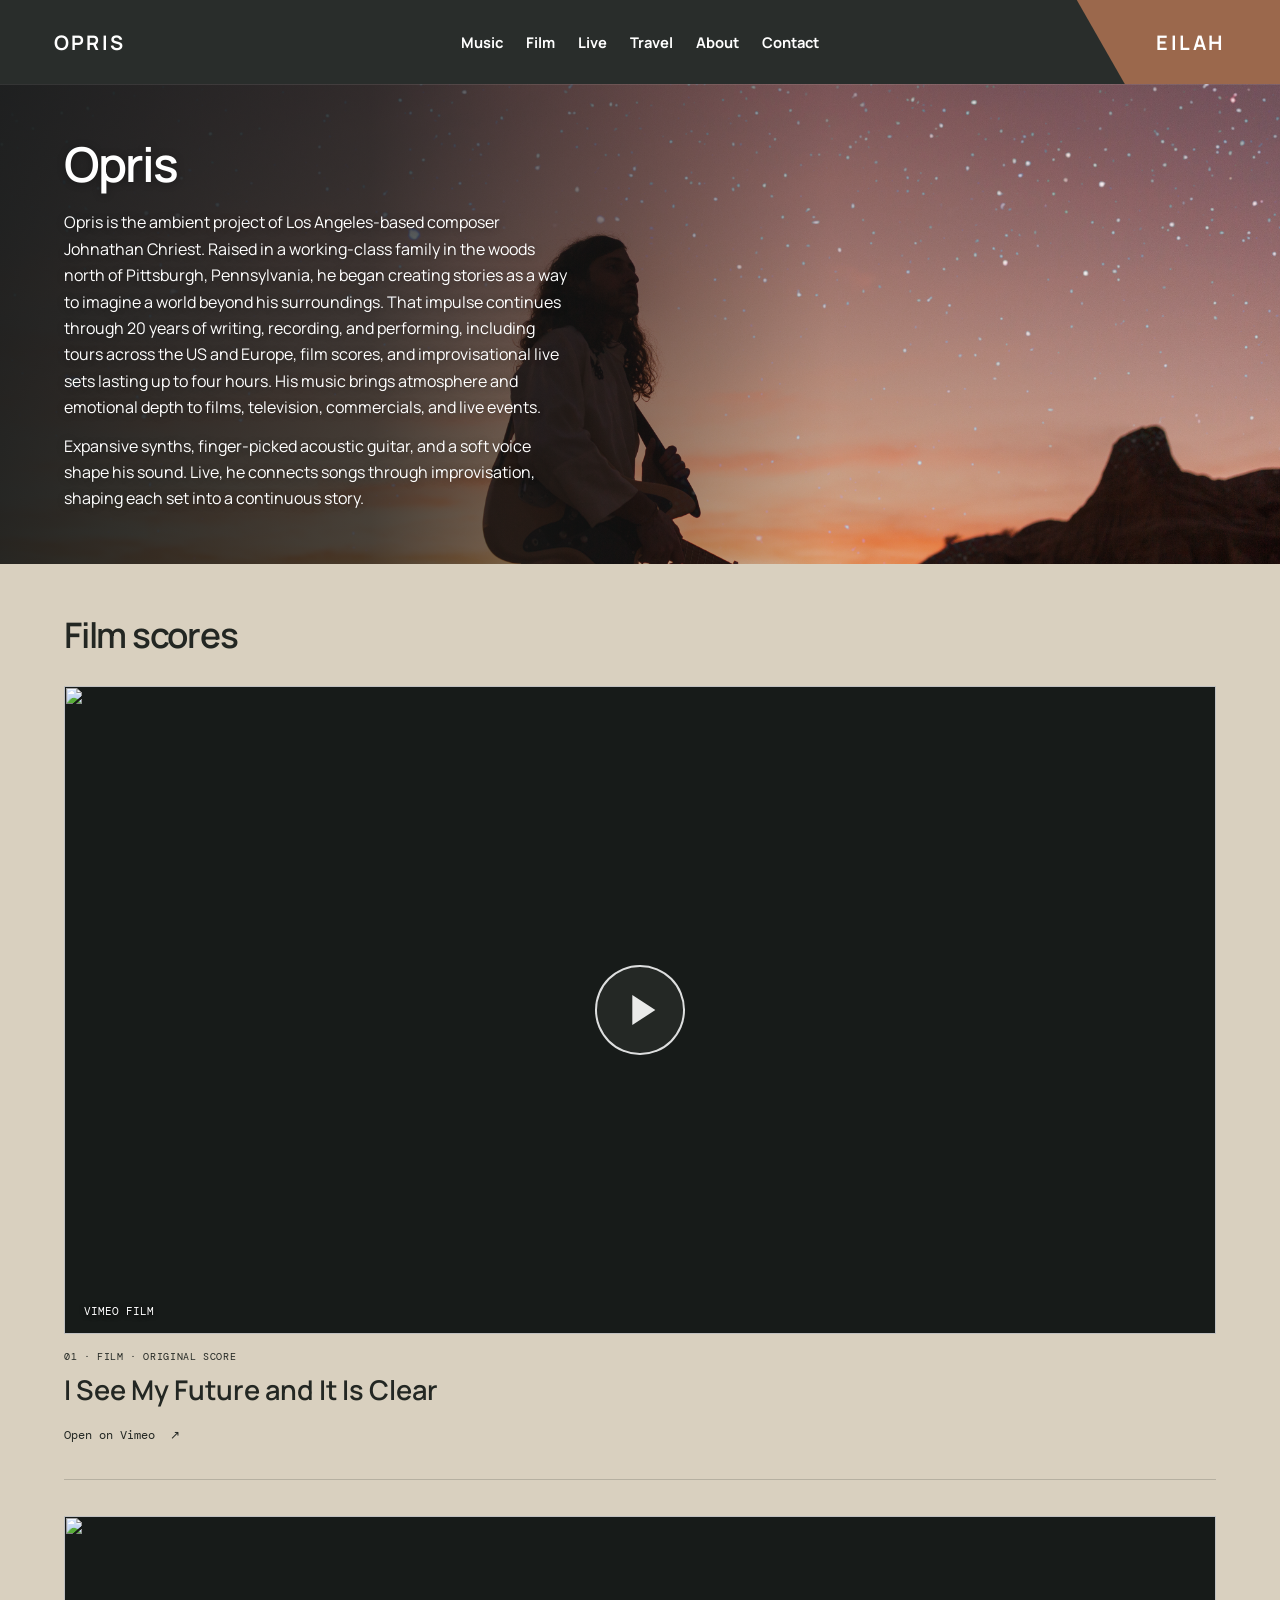
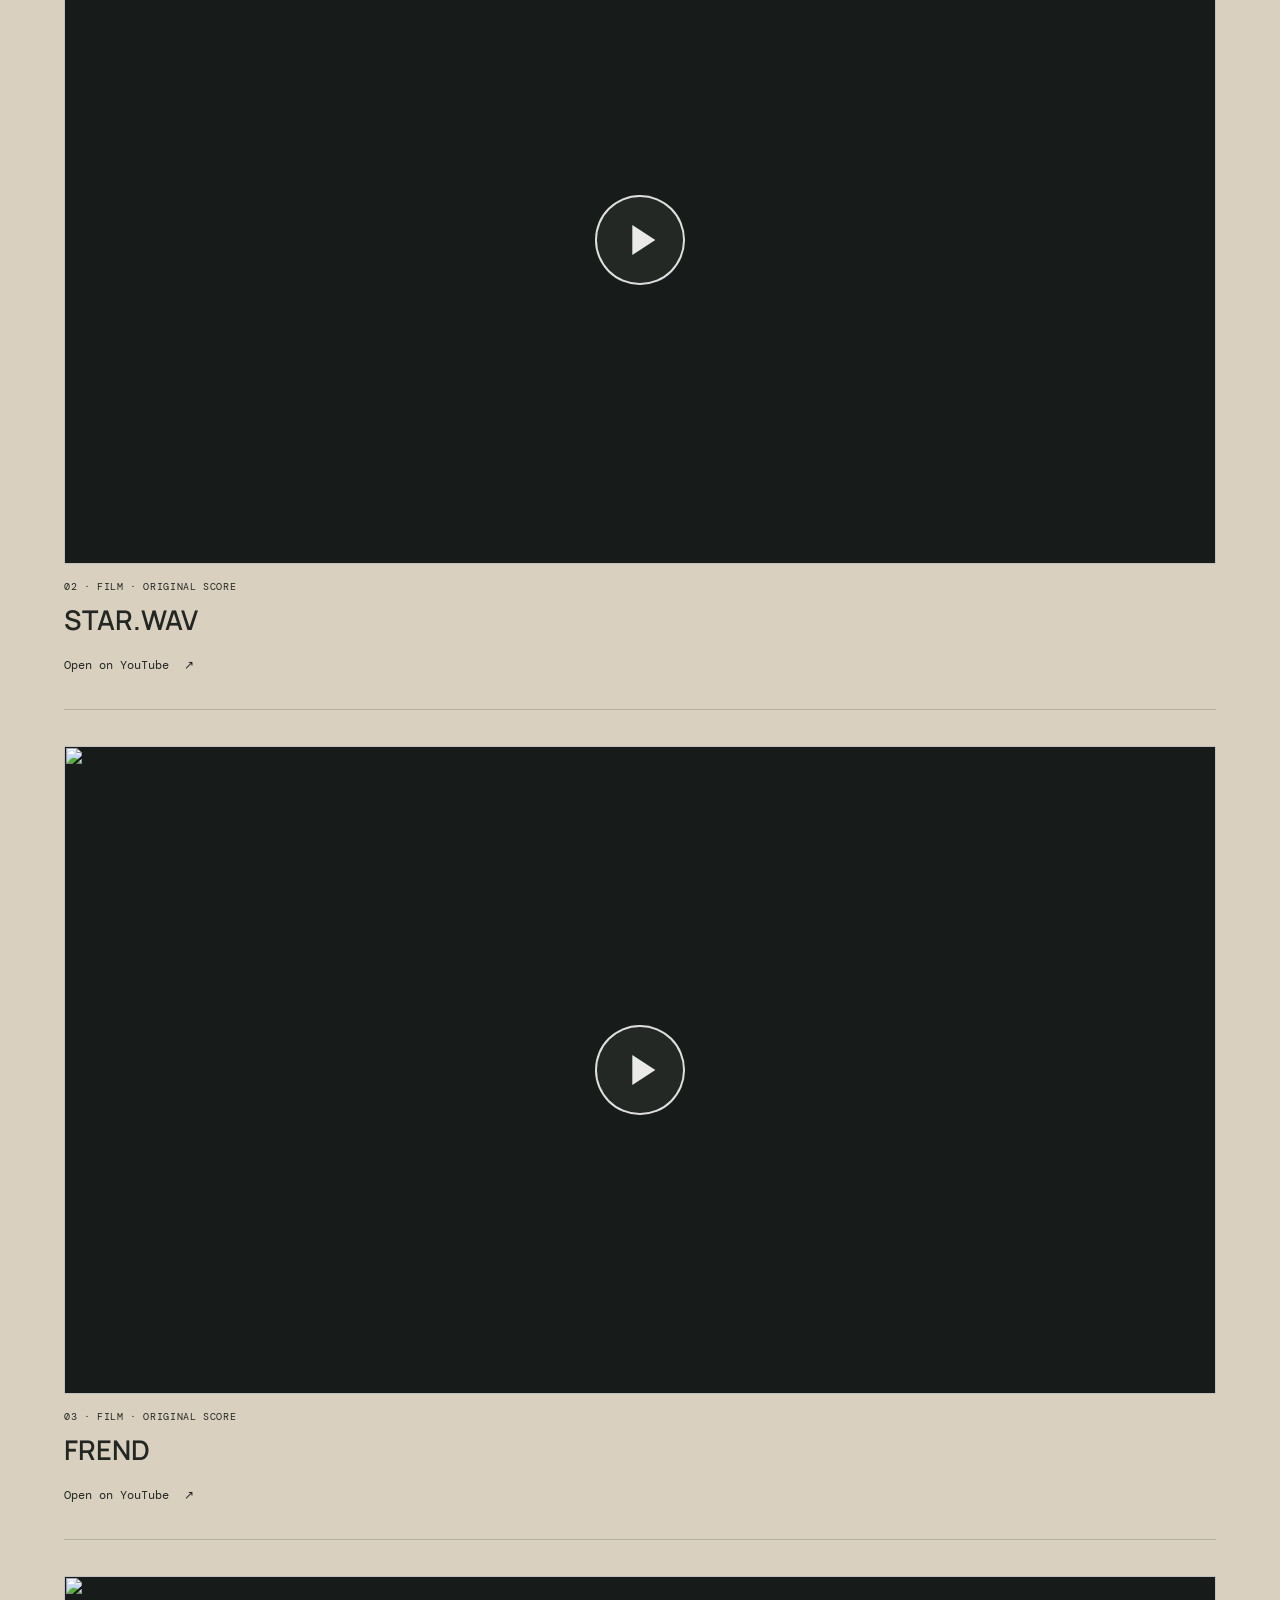
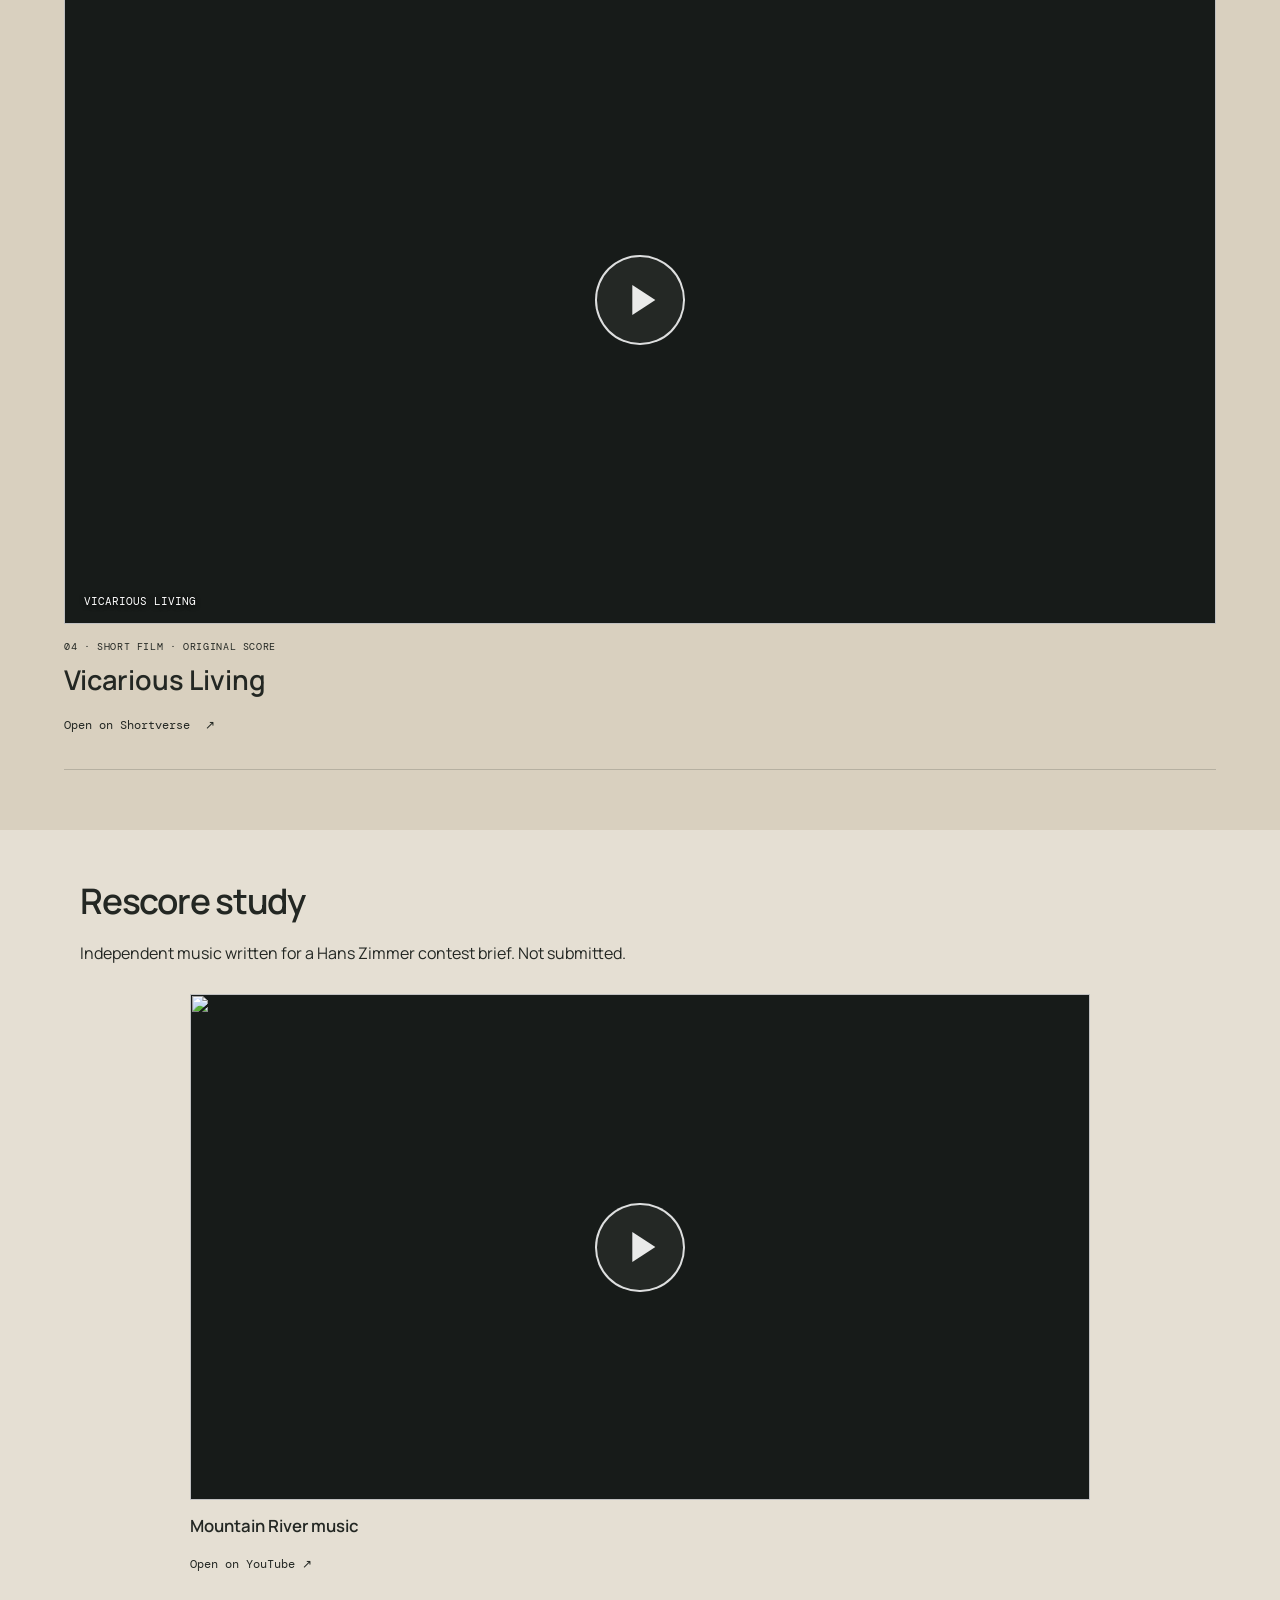
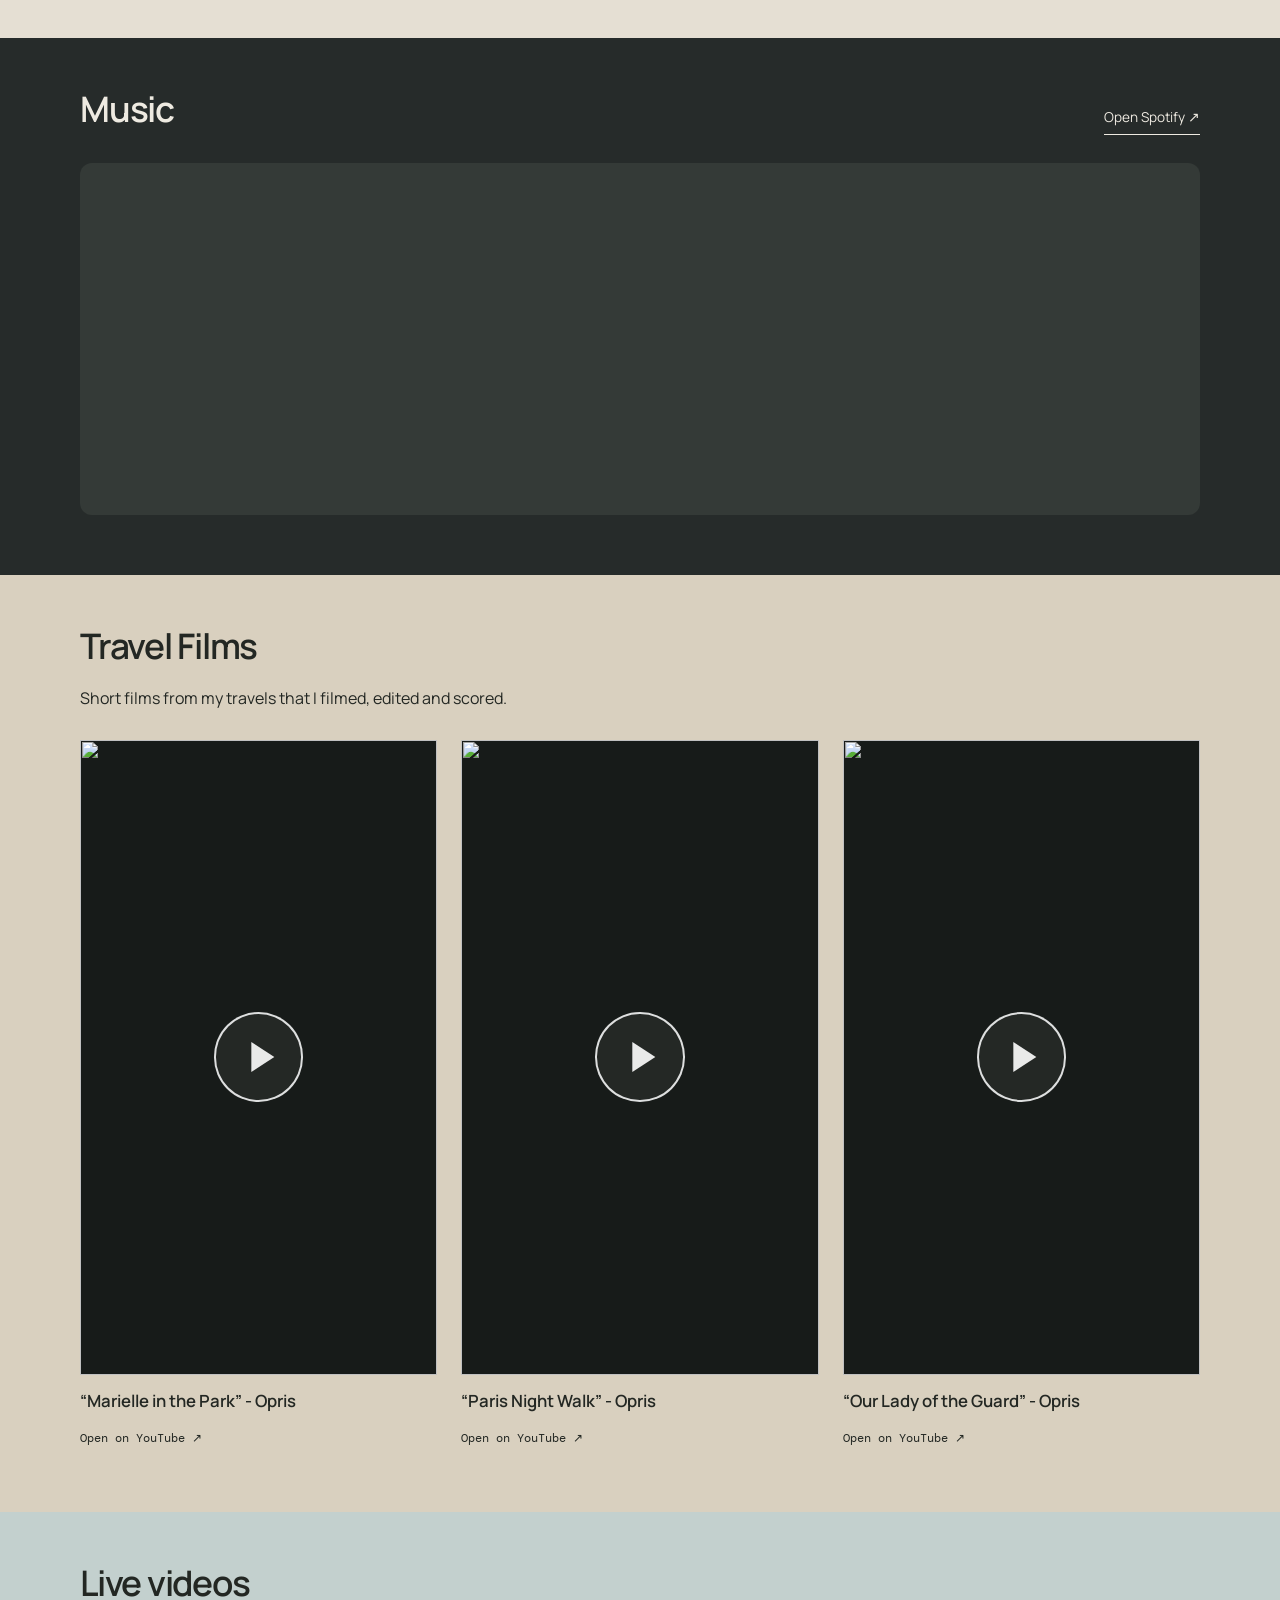
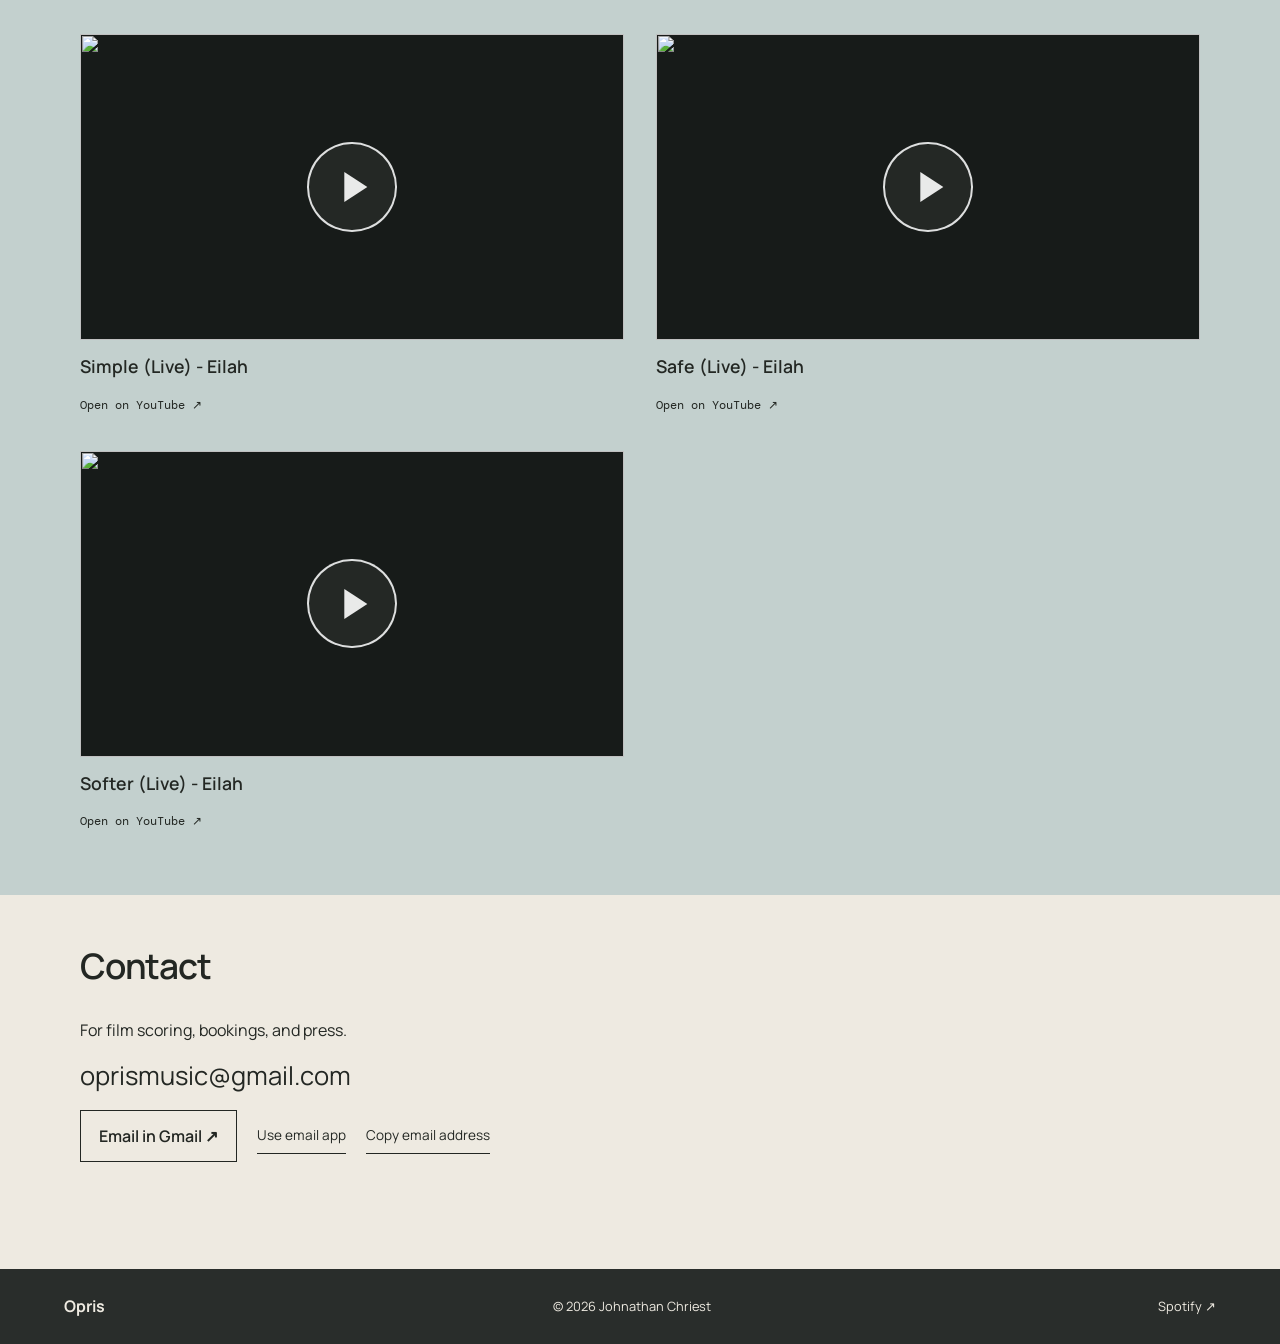
==== music/index.html @ e4e8bdc2 "Move Opris and Eilah page to /music" ====
<!doctype html>
<html lang="en">
<head>
  <meta charset="utf-8">
  <meta name="viewport" content="width=device-width, initial-scale=1">
  <meta name="description" content="Opris — ambient music, film scores, and live performances by Johnathan Chriest.">
  <title>Opris — Johnathan Chriest</title>
  <link rel="canonical" href="https://johnathanchriest.art/music/">
  <link rel="preconnect" href="https://fonts.googleapis.com">
  <link rel="preconnect" href="https://fonts.gstatic.com" crossorigin>
  <link href="https://fonts.googleapis.com/css2?family=DM+Mono:wght@400;500&family=Manrope:wght@400;500;600;700&display=swap" rel="stylesheet">
  <link rel="stylesheet" href="../styles.css?v=20261109-centered-play">
</head>
<body data-project="opris">
  <header class="site-header" data-project="opris">
    <div class="header-color-field" aria-hidden="true"></div>
    <a class="wordmark project-opris" href="#top" aria-label="Switch to Opris project" aria-current="true">Opris</a>
    <nav class="nav" id="primary-nav" aria-label="Primary navigation">
      <a href="#music">Music</a><a href="#film">Film</a><a href="#live">Live</a><a href="#travel">Travel</a><a href="#about">About</a><a href="#contact">Contact</a>
    </nav>
    <button class="project-toggle" type="button" aria-pressed="false" aria-label="Switch to Eilah project">Eilah</button>
  </header>
  <main id="top">
    <section id="about" class="artist-bio" aria-labelledby="artist-name">
      <div class="bio-copy">
        <h1 id="artist-name">Opris</h1>
        <p class="bio-first">Opris is the ambient project of Los Angeles-based composer Johnathan Chriest. Raised in a working-class family in the woods north of Pittsburgh, Pennsylvania, he began creating stories as a way to imagine a world beyond his surroundings. That impulse continues through 20 years of writing, recording, and performing, including tours across the US and Europe, film scores, and improvisational live sets lasting up to four hours. His music brings atmosphere and emotional depth to films, television, commercials, and live events.</p>
        <p class="bio-second">Expansive synths, finger-picked acoustic guitar, and a soft voice shape his sound. Live, he connects songs through improvisation, shaping each set into a continuous story.</p>
      </div>
    </section>
    <section id="film" class="film section-pad"><div class="section-heading"><h2>Film scores</h2></div><div class="film-feature-list"><div class="film-feature film-feature-primary" data-embed="https://player.vimeo.com/video/1231440707?title=0&byline=0&portrait=0"><div class="film-thumb thumb-vimeo"><img class="video-poster" src="https://i.vimeocdn.com/video/2207980674-20c577cc1ee556c44f250d23258832473c677901ae82ab276aa4b56d94c66f06-d_1280?region=us" alt="" loading="lazy"><button class="film-play" type="button" aria-label="Play I See My Future and It Is Clear"><span class="play-icon" aria-hidden="true"></span></button><span class="film-thumb-label">VIMEO FILM</span></div><div class="film-details"><p class="film-type">01 · FILM · ORIGINAL SCORE</p><h3>I See My Future and It Is Clear</h3><a class="film-cta" href="https://vimeo.com/1231440707?fl=pl&fe=sh" target="_blank" rel="noreferrer">Open on Vimeo <b>↗</b></a></div></div><div class="film-feature-pair"><div class="film-feature" data-embed="https://www.youtube-nocookie.com/embed/WNwMTPUcW98?rel=0"><div class="film-thumb thumb-wanw"><img class="video-poster" src="https://i.ytimg.com/vi/WNwMTPUcW98/hqdefault.jpg" alt="" loading="lazy"><button class="film-play" type="button" aria-label="Play STAR.WAV"><span class="play-icon" aria-hidden="true"></span></button></div><div class="film-details"><p class="film-type">02 · FILM · ORIGINAL SCORE</p><h3>STAR.WAV</h3><a class="film-cta" href="https://youtu.be/WNwMTPUcW98?si=aQh4R_j4PR3SCS_H" target="_blank" rel="noreferrer">Open on YouTube <b>↗</b></a></div></div><div class="film-feature" data-embed="https://www.youtube-nocookie.com/embed/7v5jmJdreeE?start=162&rel=0"><div class="film-thumb thumb-jdreee"><img class="video-poster" src="https://i.ytimg.com/vi/7v5jmJdreeE/hqdefault.jpg" alt="" loading="lazy"><button class="film-play" type="button" aria-label="Play FREND"><span class="play-icon" aria-hidden="true"></span></button></div><div class="film-details"><p class="film-type">03 · FILM · ORIGINAL SCORE</p><h3>FREND</h3><a class="film-cta" href="https://www.youtube.com/watch?v=7v5jmJdreeE&t=162s" target="_blank" rel="noreferrer">Open on YouTube <b>↗</b></a></div></div></div><div class="film-feature film-feature-four" data-embed="https://player.vimeo.com/video/900468210?title=0&byline=0&portrait=0"><div class="film-thumb thumb-vicarious thumb-vicarious-repeat"><img class="video-poster" src="https://i.vimeocdn.com/video/1778806111-d38daa31625fc3ee8b5950cf4dbe2f5e0b3c98254c2c8098dc1cfdfd8c0556f3-d?f=webp&region=us" alt="" loading="lazy"><button class="film-play" type="button" aria-label="Play Vicarious Living"><span class="play-icon" aria-hidden="true"></span></button><span class="film-thumb-label">VICARIOUS LIVING</span></div><div class="film-details"><p class="film-type">04 · SHORT FILM · ORIGINAL SCORE</p><h3>Vicarious Living</h3><a class="film-cta" href="https://www.shortverse.com/films/vicarious-living" target="_blank" rel="noreferrer">Open on Shortverse <b>↗</b></a></div></div></div></section>

    <section id="studies" class="studies section-pad" aria-labelledby="studies-heading">
      <div class="section-heading"><h2 id="studies-heading">Rescore study</h2></div>
      <p class="study-intro">Independent music written for a Hans Zimmer contest brief. Not submitted.</p>
      <article class="study-card" data-embed="https://www.youtube-nocookie.com/embed/J-NRIY-5lFU?rel=0">
        <div class="film-thumb"><img class="video-poster" src="https://i.ytimg.com/vi/J-NRIY-5lFU/hqdefault.jpg" alt="" loading="lazy"><button class="film-play" type="button" aria-label="Play Mountain River music — Rescore study"><span class="play-icon" aria-hidden="true"></span></button></div>
        <h3>Mountain River music</h3>
        <a class="film-cta" href="https://youtu.be/J-NRIY-5lFU?si=o0N2KRexu2vvvV9O" target="_blank" rel="noopener noreferrer">Open on YouTube ↗</a>
      </article>
    </section>
    <section id="music" class="music section-pad" aria-labelledby="music-heading">
      <div class="section-heading"><h2 id="music-heading">Music</h2><a class="text-link spotify-link" href="https://open.spotify.com/artist/3zgR5Pvb2DmjoveZ4itMPf?si=4pFPPWz6QU2yM-Jkae7xeA" target="_blank" rel="noopener noreferrer">Open Spotify ↗</a></div>
      <div class="spotify-embed-wrap"><iframe data-testid="embed-iframe" style="border-radius:12px" src="https://open.spotify.com/embed/artist/3zgR5Pvb2DmjoveZ4itMPf?utm_source=generator&si=a6e2afe819eb43ef" width="100%" height="352" frameborder="0" allowfullscreen="" allow="autoplay; clipboard-write; encrypted-media; fullscreen; picture-in-picture" loading="lazy" title="Opris on Spotify"></iframe></div>
    </section>
    <section id="live" class="live section-pad">
      <div class="section-heading"><h2>Live videos</h2></div>
      <div class="live-grid">
        <article class="live-card" data-embed="https://www.youtube-nocookie.com/embed/9aMBIM7cFYE?rel=0">
          <div class="film-thumb"><img class="video-poster" src="https://i.ytimg.com/vi/9aMBIM7cFYE/hqdefault.jpg" alt="" loading="lazy" width="480" height="360"><button class="film-play" type="button" aria-label="Play Simple (Live) - Eilah"><span class="play-icon" aria-hidden="true"></span></button></div>
          <h3>Simple (Live) - Eilah</h3>
          <a class="film-cta" href="https://youtu.be/9aMBIM7cFYE" target="_blank" rel="noopener noreferrer">Open on YouTube ↗</a>
        </article>
        <article class="live-card" data-embed="https://www.youtube-nocookie.com/embed/YSojvnY7kBE?rel=0">
          <div class="film-thumb"><img class="video-poster" src="https://i.ytimg.com/vi/YSojvnY7kBE/hqdefault.jpg" alt="" loading="lazy" width="480" height="360"><button class="film-play" type="button" aria-label="Play Safe (Live) - Eilah"><span class="play-icon" aria-hidden="true"></span></button></div>
          <h3>Safe (Live) - Eilah</h3>
          <a class="film-cta" href="https://youtu.be/YSojvnY7kBE" target="_blank" rel="noopener noreferrer">Open on YouTube ↗</a>
        </article>
        <article class="live-card" data-embed="https://www.youtube-nocookie.com/embed/12U6MV1eUSk?rel=0">
          <div class="film-thumb"><img class="video-poster" src="https://i.ytimg.com/vi/12U6MV1eUSk/hqdefault.jpg" alt="" loading="lazy" width="480" height="360"><button class="film-play" type="button" aria-label="Play Softer (Live) - Eilah"><span class="play-icon" aria-hidden="true"></span></button></div>
          <h3>Softer (Live) - Eilah</h3>
          <a class="film-cta" href="https://youtu.be/12U6MV1eUSk" target="_blank" rel="noopener noreferrer">Open on YouTube ↗</a>
        </article>
      </div>
    </section>
    <section id="travel" class="travel section-pad" aria-labelledby="travel-heading">
      <div class="section-heading"><h2 id="travel-heading">Travel Films</h2></div>
      <p class="travel-intro">Short films from my travels that I filmed, edited and scored.</p>
      <div class="travel-grid">
        <article class="travel-card" data-video-project="opris" data-embed="https://www.youtube-nocookie.com/embed/iUFrvaveCCo?rel=0">
          <div class="film-thumb portrait"><img class="video-poster" src="https://i.ytimg.com/vi/iUFrvaveCCo/hqdefault.jpg" alt="" loading="lazy"><button class="film-play" type="button" aria-label="Play “Marielle in the Park” - Opris"><span class="play-icon" aria-hidden="true"></span></button></div>
          <h3>“Marielle in the Park” - Opris</h3>
          <a class="film-cta" href="https://youtu.be/iUFrvaveCCo" target="_blank" rel="noopener noreferrer">Open on YouTube ↗</a>
        </article>
        <article class="travel-card" data-video-project="opris" data-embed="https://www.youtube-nocookie.com/embed/uYii3aZHj98?rel=0">
          <div class="film-thumb portrait"><img class="video-poster" src="https://i.ytimg.com/vi/uYii3aZHj98/hqdefault.jpg" alt="" loading="lazy"><button class="film-play" type="button" aria-label="Play “Paris Night Walk” - Opris"><span class="play-icon" aria-hidden="true"></span></button></div>
          <h3>“Paris Night Walk” - Opris</h3>
          <a class="film-cta" href="https://youtu.be/uYii3aZHj98" target="_blank" rel="noopener noreferrer">Open on YouTube ↗</a>
        </article>
        <article class="travel-card" data-video-project="opris" data-embed="https://www.youtube-nocookie.com/embed/uTagRFAx-C4?rel=0">
          <div class="film-thumb portrait"><img class="video-poster" src="https://i.ytimg.com/vi/uTagRFAx-C4/hqdefault.jpg" alt="" loading="lazy"><button class="film-play" type="button" aria-label="Play “Our Lady of the Guard” - Opris"><span class="play-icon" aria-hidden="true"></span></button></div>
          <h3>“Our Lady of the Guard” - Opris</h3>
          <a class="film-cta" href="https://youtu.be/uTagRFAx-C4" target="_blank" rel="noopener noreferrer">Open on YouTube ↗</a>
        </article>
        <article class="travel-card" data-video-project="eilah" data-embed="https://www.youtube-nocookie.com/embed/mGkWcD-AVq4?rel=0" hidden>
          <div class="film-thumb portrait"><img class="video-poster" src="https://i.ytimg.com/vi/mGkWcD-AVq4/hqdefault.jpg" alt="" loading="lazy"><button class="film-play" type="button" aria-label="Play Eilah - “Softer” Verse 1"><span class="play-icon" aria-hidden="true"></span></button></div>
          <h3>Eilah - “Softer” Verse 1</h3>
          <a class="film-cta" href="https://youtu.be/mGkWcD-AVq4" target="_blank" rel="noopener noreferrer">Open on YouTube ↗</a>
        </article>
        <article class="travel-card" data-video-project="eilah" data-embed="https://www.youtube-nocookie.com/embed/4aT1IgtYRyo?rel=0" hidden>
          <div class="film-thumb portrait"><img class="video-poster" src="https://i.ytimg.com/vi/4aT1IgtYRyo/hqdefault.jpg" alt="" loading="lazy"><button class="film-play" type="button" aria-label="Play “Simple” - Eilah"><span class="play-icon" aria-hidden="true"></span></button></div>
          <h3>“Simple” - Eilah</h3>
          <a class="film-cta" href="https://youtube.com/shorts/4aT1IgtYRyo" target="_blank" rel="noopener noreferrer">Open on YouTube ↗</a>
        </article>
      </div>
    </section>
    <section id="contact" class="contact section-pad" aria-labelledby="contact-heading">
      <div class="section-heading"><h2 id="contact-heading">Contact</h2></div>
      <p class="contact-context">For film scoring, bookings, and press.</p>
      <p class="contact-address">oprismusic@gmail.com</p>
      <div class="contact-actions">
        <a class="button gmail-compose" href="https://mail.google.com/mail/?view=cm&amp;fs=1&amp;to=oprismusic%40gmail.com&amp;su=Opris%20inquiry" target="_blank" rel="noopener noreferrer">Email in Gmail ↗</a>
        <a class="text-link email-app" href="mailto:oprismusic@gmail.com?subject=Opris%20inquiry">Use email app</a>
        <button class="text-link copy-email" type="button">Copy email address</button>
      </div>
      <p class="copy-status" role="status" aria-live="polite"></p>
    </section>
  </main>
  <footer><a class="footer-artist" href="#top">Opris</a><p>© 2026 Johnathan Chriest</p><a class="footer-spotify" href="https://open.spotify.com/artist/3zgR5Pvb2DmjoveZ4itMPf?si=4pFPPWz6QU2yM-Jkae7xeA" target="_blank" rel="noopener noreferrer">Spotify ↗</a></footer>
  <script src="../script.js?v=20261109-responsive-bio"></script>
</body>
</html>
---- styles.css ----
:root {
  --paper: #eeeae1;
  --ink: #232723;
  --charcoal: #292d2b;
  --warm: #9b684c;
  --line: #23272330;
  --sans: 'Manrope', Arial, sans-serif;
  --mono: 'DM Mono', monospace;
}
* { box-sizing: border-box; }
html { scroll-behavior: smooth; scroll-padding-top: 105px; }
body { margin: 0; background: var(--paper); color: var(--ink); font: 16px/1.65 var(--sans); }
a { color: inherit; text-decoration: none; }
button { font: inherit; cursor: pointer; }
[hidden] { display: none !important; }
.site-header {
  --brand-width: clamp(110px, 14vw, 180px);
  position: fixed; top: 0; left: 0; width: 100%; height: 84px;
  display: grid; grid-template-columns: var(--brand-width) minmax(0, 1fr) var(--brand-width);
  z-index: 20; isolation: isolate; color: white; background: var(--charcoal);
  box-shadow: 0 1px 0 #ffffff18;
}
.header-color-field {
  position: absolute; inset: 0; z-index: -1; background: var(--warm);
  clip-path: polygon(calc(100% - var(--brand-width) - 24px) 0, 100% 0, 100% 100%, calc(100% - var(--brand-width) + 24px) 100%);
  transition: clip-path .6s ease;
}
.site-header[data-project="eilah"] .header-color-field {
  clip-path: polygon(calc(var(--brand-width) + 24px) 0, 100% 0, 100% 100%, var(--brand-width) 100%);
}
.site-header .wordmark, .project-toggle {
  display: flex; align-items: center; justify-content: center; height: 84px;
  border: 0; padding: 0; margin: 0; color: #fff;
  font: 700 clamp(1rem, 1.6vw, 1.25rem) var(--sans); letter-spacing: .12em; text-transform: uppercase;
}
.site-header .wordmark { grid-column: 1; grid-row: 1; background: var(--charcoal); }
.project-toggle { grid-column: 3; grid-row: 1; background: none; }
.nav {
  grid-column: 2; grid-row: 1; display: flex; align-items: center; justify-content: center;
  gap: clamp(8px, 1.8vw, 32px); padding: 0 12px; min-width: 0;
  font-size: clamp(.78rem, 1.15vw, .95rem); font-weight: 700;
}
.nav a { padding: 12px 0; white-space: nowrap; }
.nav a:hover { text-decoration: underline; text-underline-offset: 6px; }
:focus-visible { outline: 2px solid currentColor; outline-offset: 5px; }
main { padding-top: 84px; }
.artist-bio {
  display: flex; align-items: center; min-height: 480px;
  padding: 48px 5vw; color: #fff;
  background-image: linear-gradient(90deg, #171b1bed 0%, #171b1bc7 29%, #171b1b25 65%, transparent 100%), url('assets/IMG_6013-Edit.jpg');
  background-position: center, center 58%; background-size: cover;
}
h1 { font-size: clamp(2rem, 4vw, 3rem); font-weight: 600; letter-spacing: -.04em; line-height: 1.15; margin: 0 0 18px; }
.bio-copy { width: min(44%, 560px); text-shadow: 0 1px 8px #0005; }
.bio-copy p { margin: 0 0 12px; }
.bio-copy p:last-child { margin: 0; }
.section-pad { padding: 48px 5vw 60px; }
.section-heading { display: flex; align-items: baseline; justify-content: space-between; gap: 20px; margin-bottom: 28px; }
h2 { font-size: clamp(1.5rem, 3vw, 2.2rem); font-weight: 600; letter-spacing: -.035em; line-height: 1.3; margin: 0; }
.film { background: #d9d0bf; }
.film .section-heading, .film-feature-list { max-width: 1600px; margin-left: auto; margin-right: auto; }
.film-feature { padding-bottom: 30px; border-bottom: 1px solid var(--line); }
.film-feature-pair { display: grid; grid-template-columns: 1fr; gap: 36px; margin-top: 36px; }
.film-feature-four { margin-top: 36px; }
.film-thumb, .film-embed { position: relative; width: 100%; aspect-ratio: 16/9; overflow: hidden; background: #171b19; }
.video-poster { position: absolute; inset: 0; display: block; width: 100%; height: 100%; object-fit: contain; }
.film-play { position: absolute; inset: 0; width: 100%; height: 100%; border: 0; background: none; color: var(--ink); display: grid; place-items: center; }
.play-icon {
  position: relative; display: block;
  width: clamp(72px, 7vw, 104px); height: clamp(72px, 7vw, 104px);
  border: 2px solid rgba(255, 255, 255, .85); border-radius: 50%;
  background: rgba(41, 45, 43, .74);
  /* Draw the symbol so phones cannot substitute a colored emoji. */
  font-size: 0; color: transparent;
  transition: transform .2s, background-color .2s;
}
.play-icon::before {
  content: ''; position: absolute; top: 50%; left: 50%;
  display: block; width: 0; height: 0;
  transform: translate(-33.333%, -50%);
  border-top: 15px solid transparent; border-bottom: 15px solid transparent;
  border-left: 23px solid rgba(255, 255, 255, .9);
}
.film-play:hover .play-icon { transform: scale(1.08); }
.film-play:hover .play-icon { background-color: rgba(41, 45, 43, .9); }
.film-play:focus-visible { outline-offset: -5px; outline-color: white; }
.film-thumb-label { position: absolute; left: 20px; bottom: 16px; color: white; font: .7rem var(--mono); pointer-events: none; text-shadow: 0 1px 5px #000; }
.film-embed iframe { position: absolute; inset: 0; width: 100%; height: 100%; border: 0; }
.film-details { padding-top: 16px; }
.film-type { font: .65rem var(--mono); letter-spacing: .06em; margin: 0 0 8px; }
h3 { font-size: clamp(1.05rem, 2.5vw, 1.7rem); line-height: 1.4; font-weight: 600; margin: 0; }
.film-cta { display: inline-block; font: .75rem var(--mono); margin-top: 12px; padding: 6px 0; }
.film-cta:hover { text-decoration: underline; }
.film-cta b { margin-left: 8px; font-weight: 400; }
.music { background: #262b2a; color: var(--paper); }
.music > *, .live > *, .contact > * { max-width: 1120px; margin-left: auto; margin-right: auto; }
.spotify-embed-wrap { border-radius: 12px; overflow: hidden; background: #343a37; }
.spotify-embed-wrap iframe { display: block; width: 100%; border: 0; }
.live { background: #c3d0ce; }
.live-grid { display: grid; grid-template-columns: repeat(2, minmax(0, 1fr)); gap: 32px; }
.live-card h3 { font-size: 1.1rem; margin-top: 14px; }
.travel { background: #d9d0bf; }
.travel > *, .studies > * { max-width: 1120px; margin-left: auto; margin-right: auto; }
.travel-intro, .study-intro { margin-top: -12px; margin-bottom: 28px; }
.travel-grid { display: grid; grid-template-columns: repeat(3, minmax(0, 1fr)); gap: 24px; }
.travel-card h3, .study-card h3 { font-size: 1.05rem; margin-top: 14px; }
.film-thumb.portrait, .film-embed.portrait { aspect-ratio: 9/16; }
.travel-card .video-poster { object-fit: cover; }
.studies { background: #e5dfd3; }
.study-card { max-width: 900px; }
body[data-project="eilah"] .studies { display: none; }
body[data-project="eilah"] .travel-grid { grid-template-columns: repeat(2, minmax(0, 1fr)); max-width: 720px; }
.contact { background: var(--paper); }
.contact p { margin-top: 0; margin-bottom: 12px; }
.contact-address { font-size: clamp(1.1rem, 4vw, 1.6rem); overflow-wrap: anywhere; }
.contact-actions { display: flex; align-items: center; flex-wrap: wrap; gap: 20px; }
.button { display: inline-flex; align-items: center; border: 1px solid currentColor; padding: 12px 18px; font-weight: 600; }
.button:hover { background: var(--ink); color: var(--paper); }
.text-link { display: inline-block; color: inherit; font-size: .85rem; background: none; padding: 6px 0; border: 0; border-bottom: 1px solid currentColor; }
.copy-status { min-height: 1.7em; font-size: .85rem; margin-top: 12px !important; }
footer { display: flex; justify-content: space-between; align-items: center; gap: 20px; background: var(--charcoal); color: var(--paper); padding: 24px 5vw; font-size: .8rem; }
footer p { margin: 0; }
.footer-artist { font-size: 1rem; font-weight: 700; }
body[data-project="eilah"] .film { display: none; }
body[data-project="eilah"] .music { background: #342a27; }
body[data-project="eilah"] .artist-bio {
  background-image: linear-gradient(90deg, #28201ced 0%, #28201cc7 29%, #28201c25 65%, transparent 100%), url('assets/IMG_5925-Edit.jpg');
}
@media(max-width: 800px) {
  html { scroll-padding-top: 122px; }
  main { padding-top: 106px; }
  .site-header { --brand-width: 115px; height: 106px; grid-template-rows: 58px 48px; }
  .site-header .wordmark, .project-toggle { height: 58px; font-size: 1.05rem; }
  .nav { grid-column: 1/-1; grid-row: 2; display: flex; justify-content: center; flex-direction: row; gap: clamp(6px, 2vw, 16px); padding: 0 8px; font-size: clamp(.75rem, 2.1vw, .9rem); }
  .nav a { padding: 12px 0; }
  .artist-bio { padding-top: 32px; padding-bottom: 32px; }
  .bio-copy { width: 58%; }
  .travel-grid { grid-template-columns: repeat(2, minmax(0, 1fr)); }
}
@media(max-width: 560px) {
  .artist-bio { min-height: 0; padding: 28px 5vw; background-position: center, 60% center; }
  .bio-copy { width: 100%; }
  .artist-bio { background-image: linear-gradient(#171b1b99, #171b1bb3), url('assets/IMG_6013-Edit.jpg'); }
  body[data-project="eilah"] .artist-bio { background-image: linear-gradient(#28201c8c, #28201cb3), url('assets/IMG_5925-Edit.jpg'); }
  .section-pad { padding: 32px 5vw 40px; }
  .live-grid { grid-template-columns: 1fr; }
  .contact-actions { align-items: flex-start; gap: 16px; }
  footer { flex-wrap: wrap; }
}
@media(max-width:480px) {
  .travel-grid, body[data-project="eilah"] .travel-grid { grid-template-columns: 1fr; max-width: 340px; }
}
@media(prefers-reduced-motion:reduce) { html { scroll-behavior: auto; } .header-color-field, .play-icon { transition: none; } }
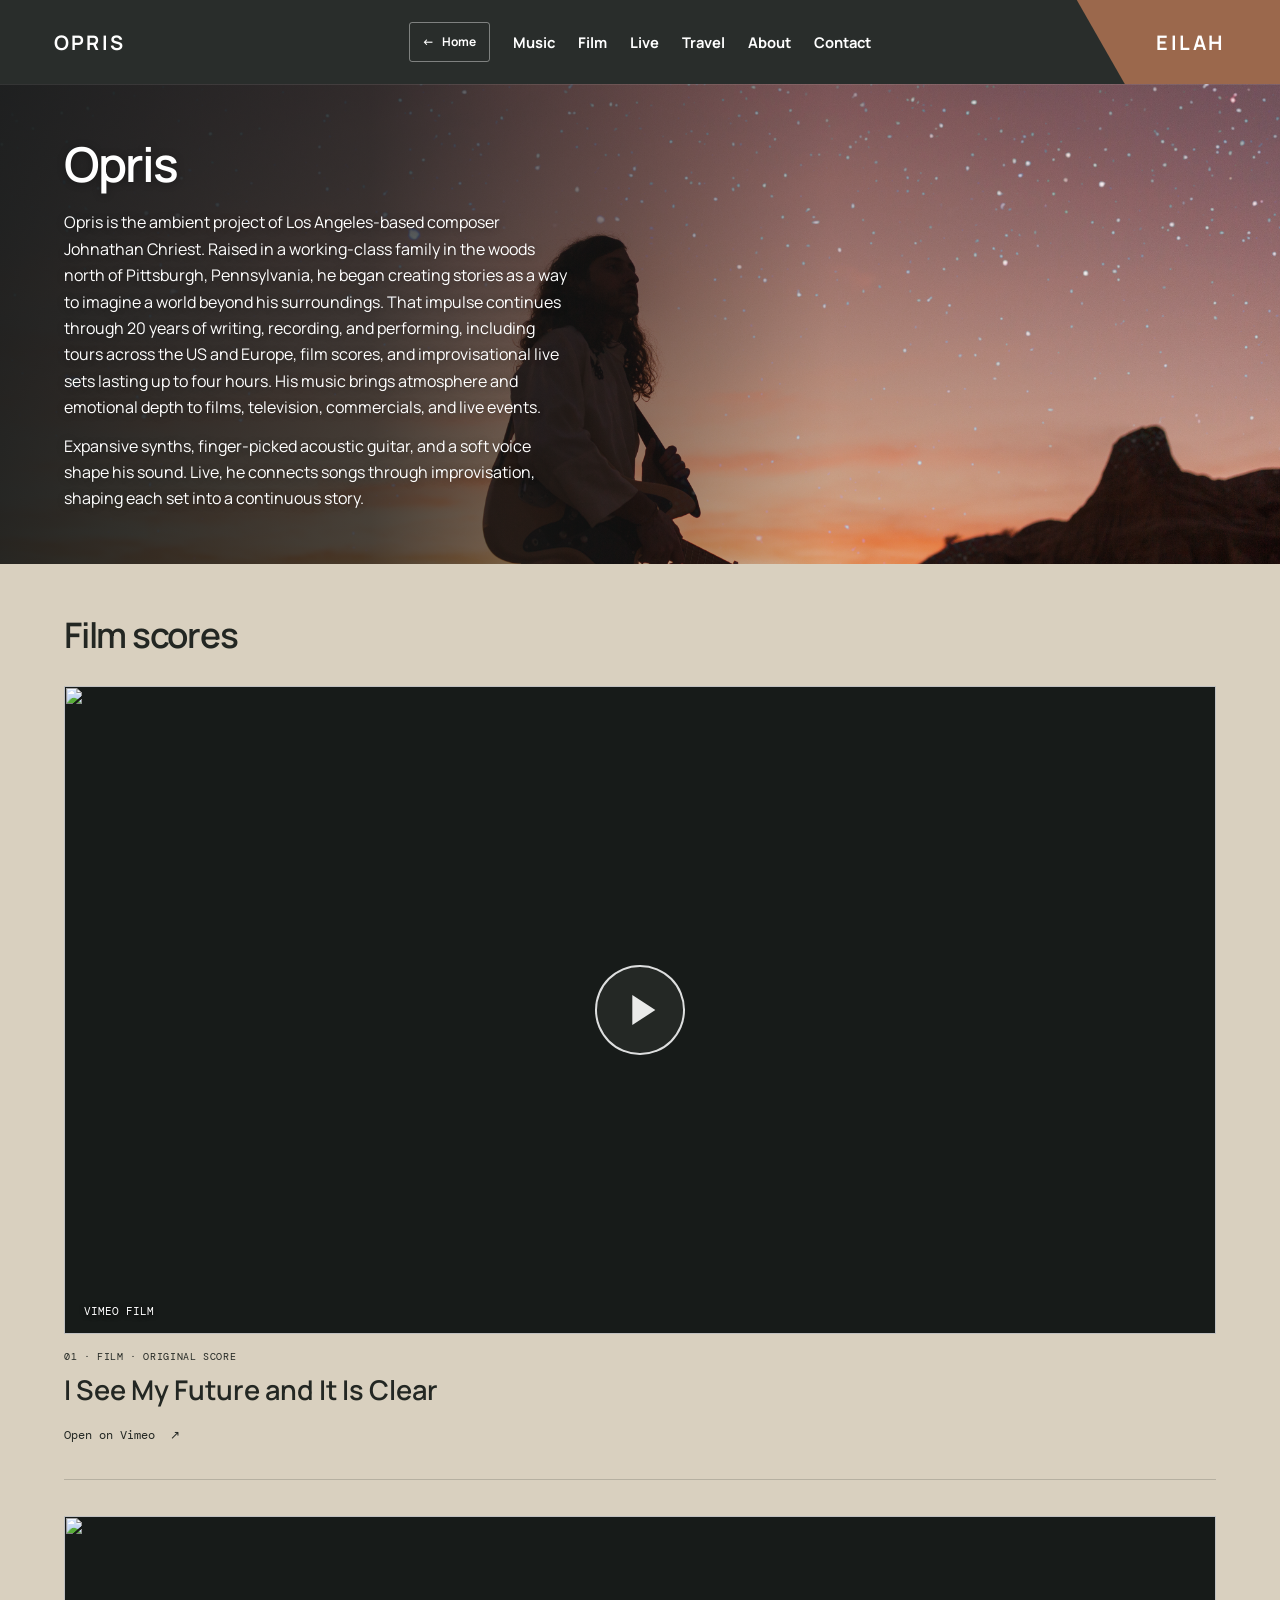
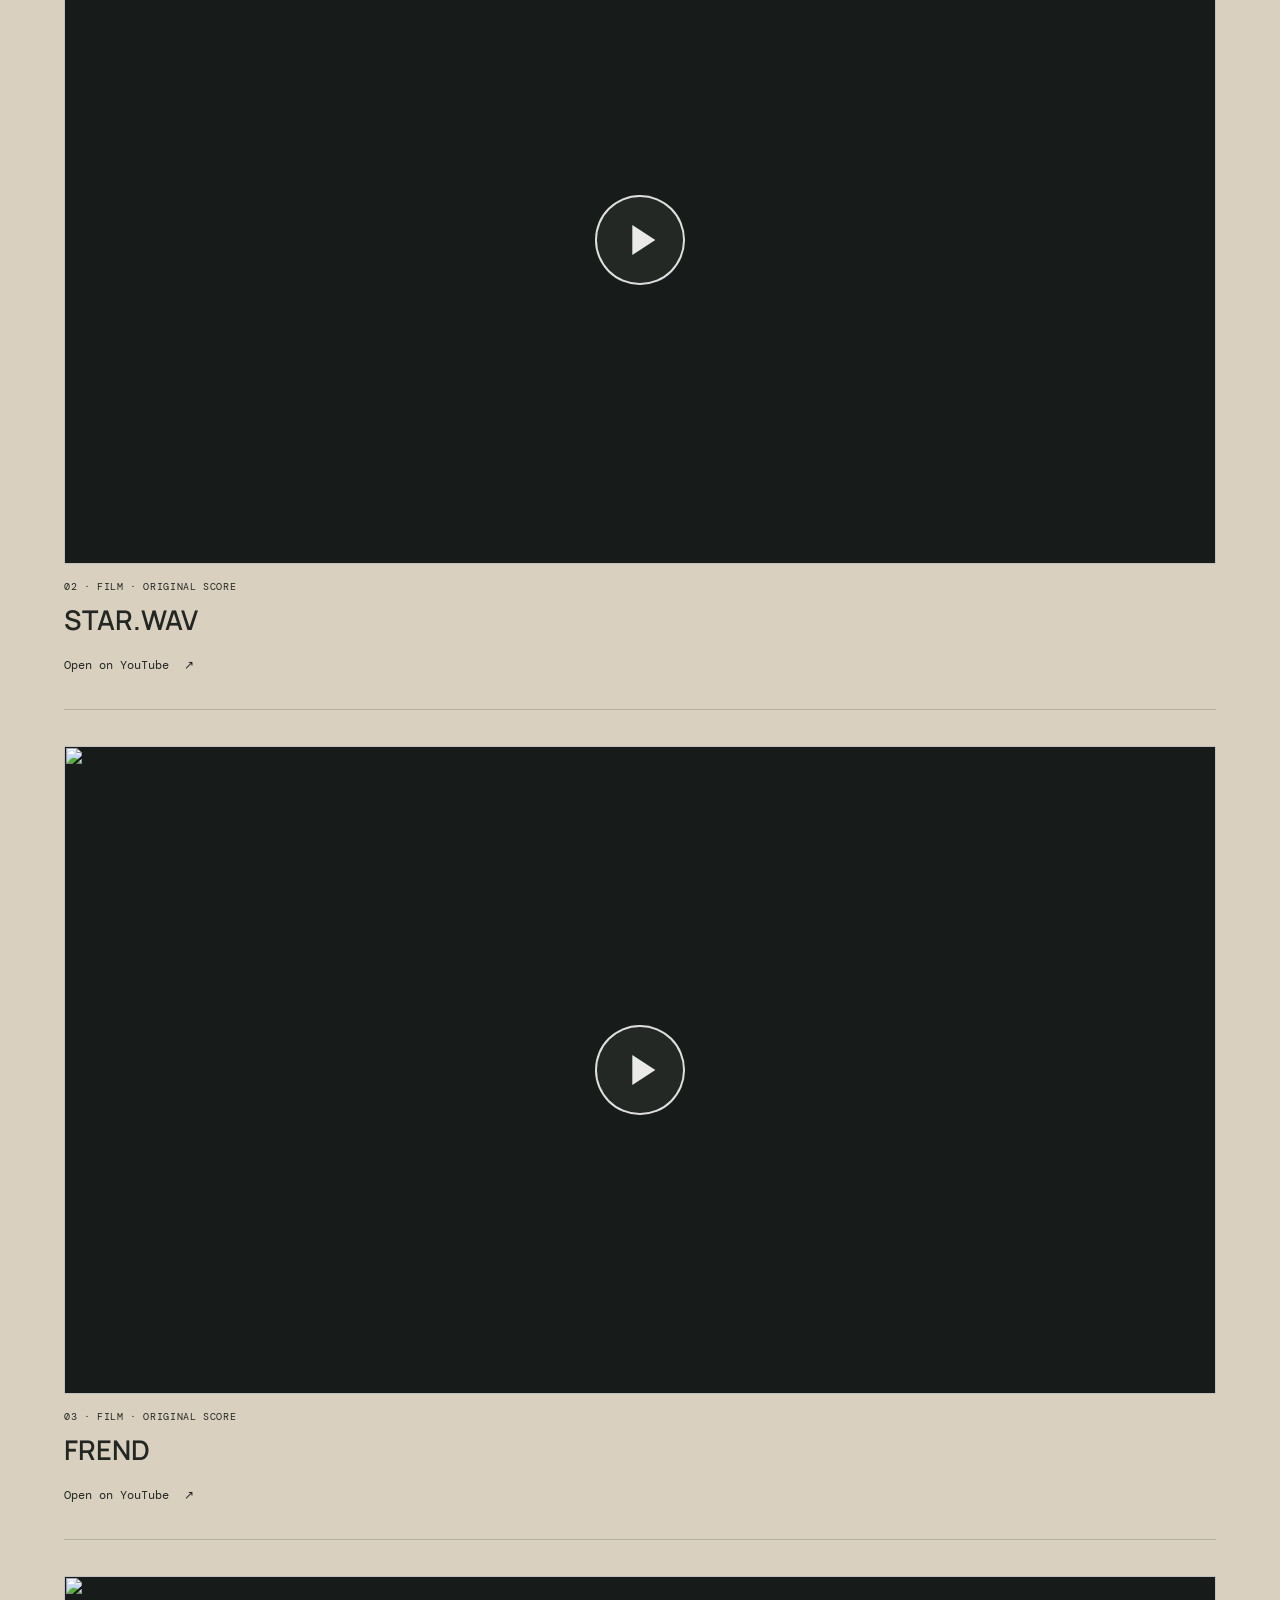
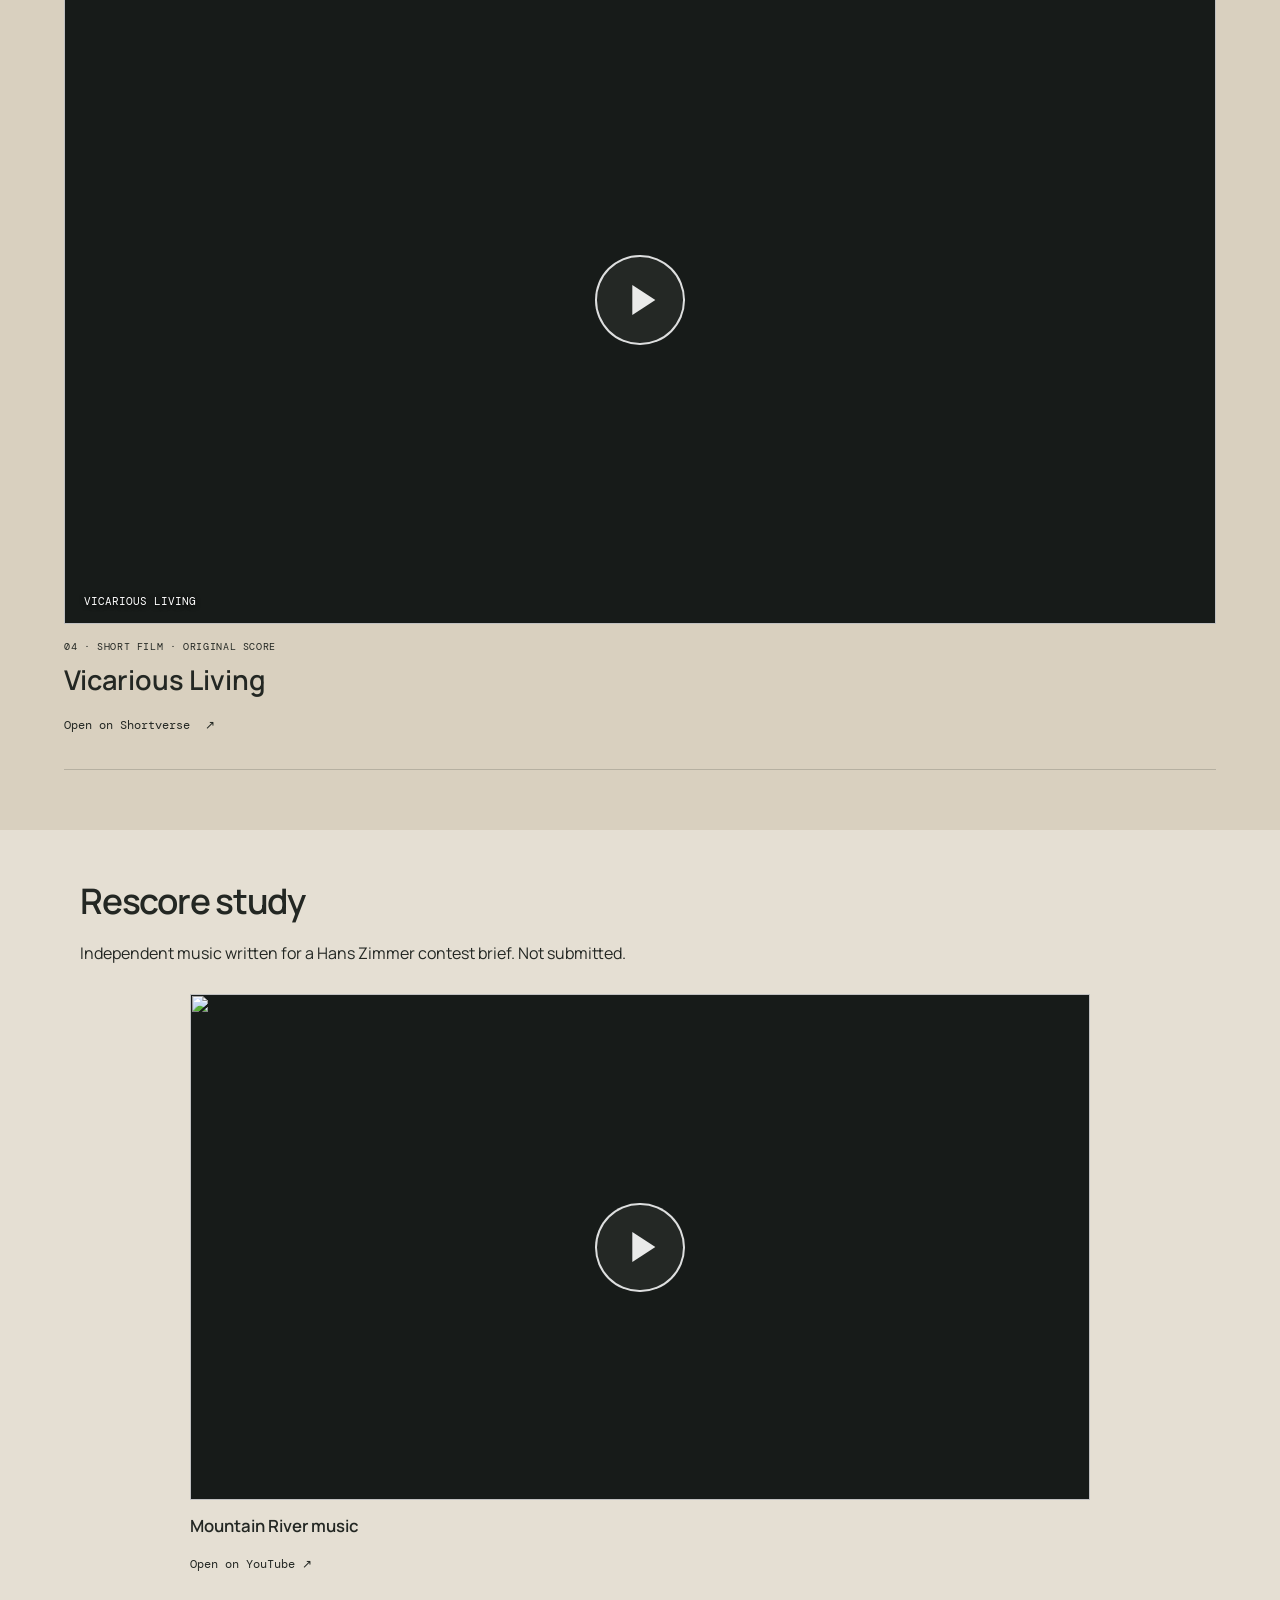
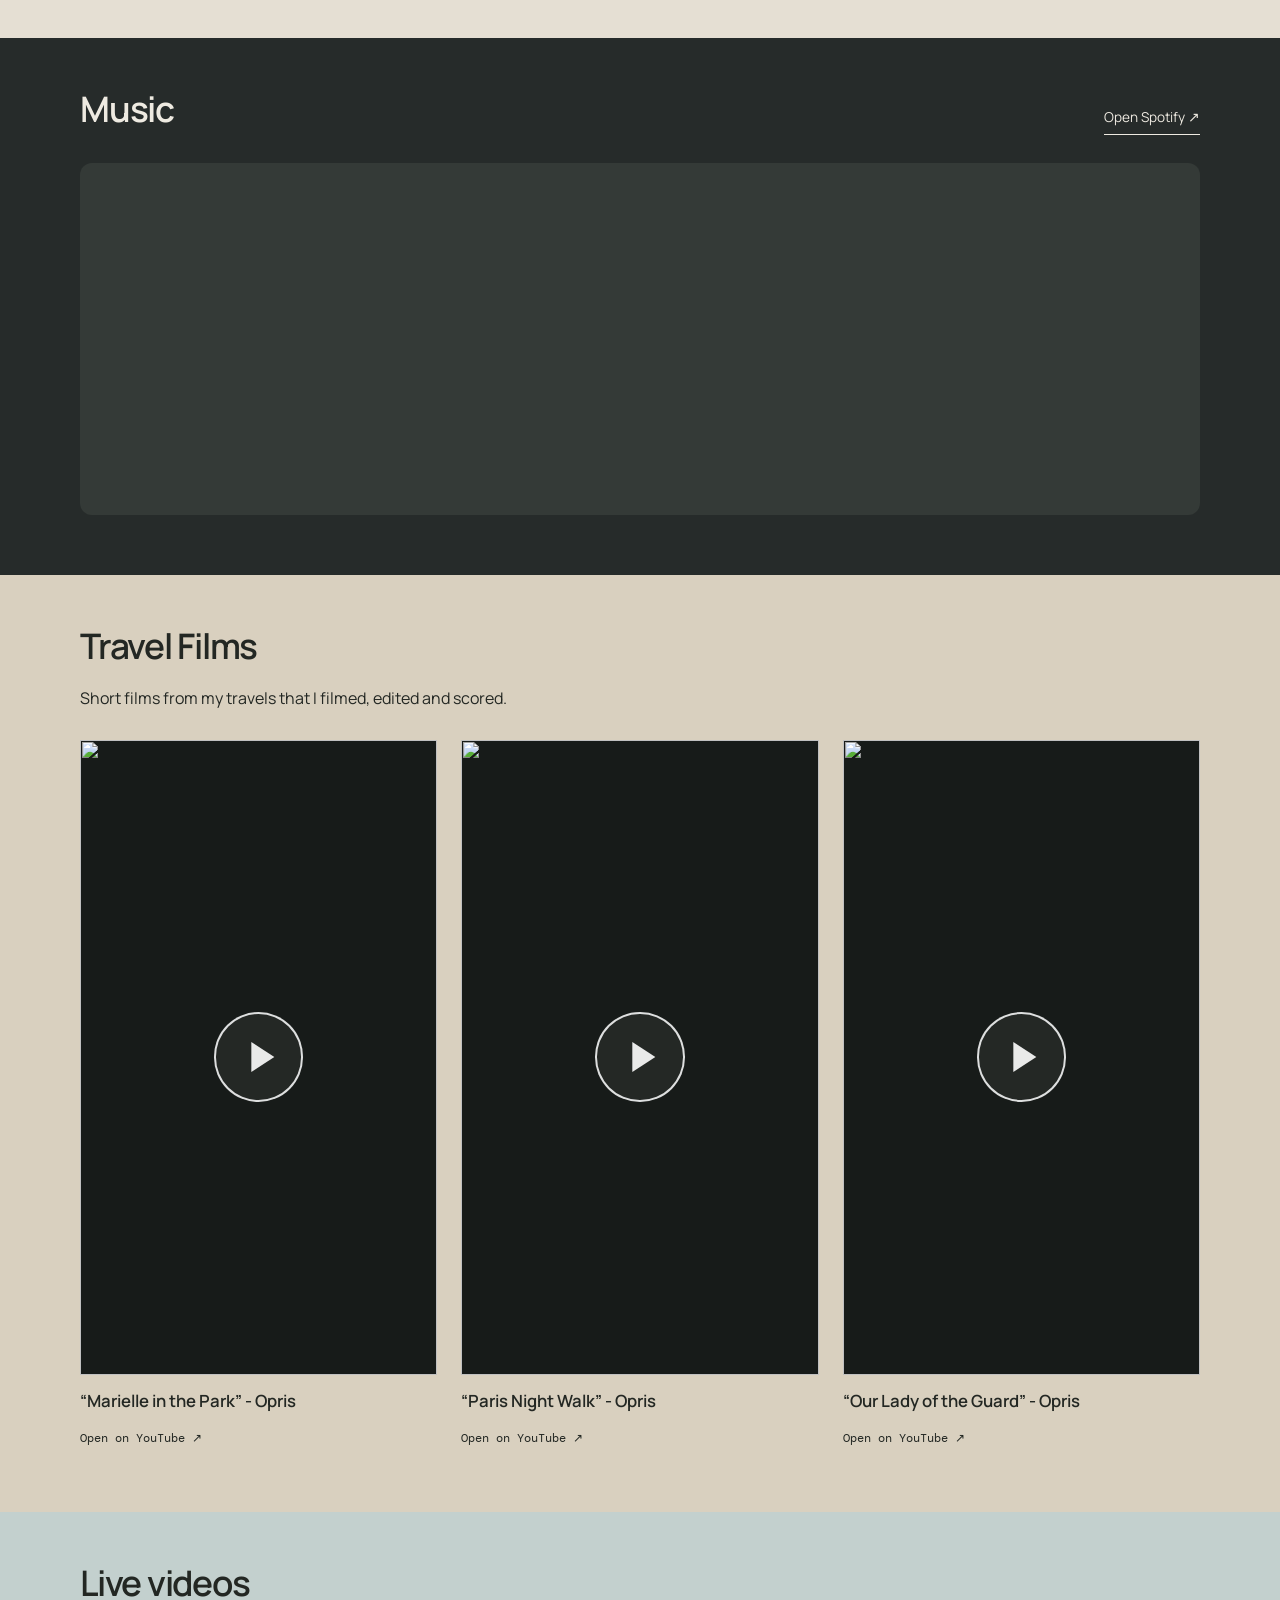
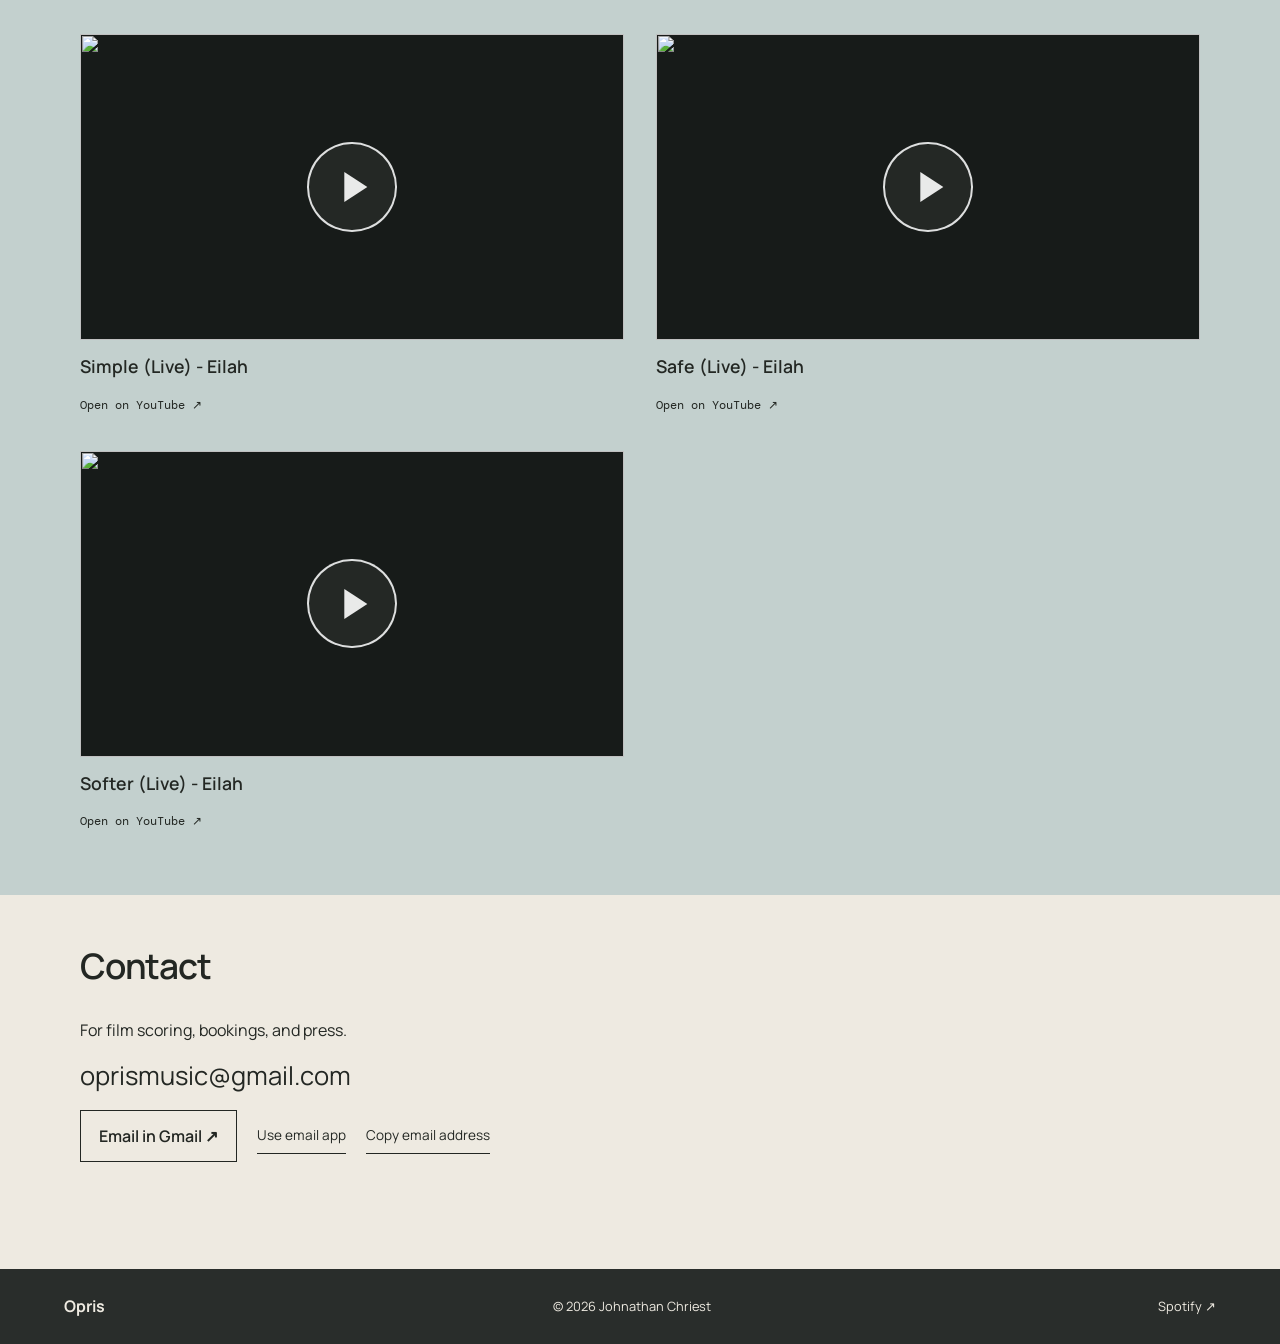
==== commit 50e6e407: "Add Chapter One image gallery and portfolio navigation" ====
--- a/music/index.html
+++ b/music/index.html
@@ -9,16 +9,17 @@
   <link rel="preconnect" href="https://fonts.googleapis.com">
   <link rel="preconnect" href="https://fonts.gstatic.com" crossorigin>
   <link href="https://fonts.googleapis.com/css2?family=DM+Mono:wght@400;500&family=Manrope:wght@400;500;600;700&display=swap" rel="stylesheet">
-  <link rel="stylesheet" href="../styles.css?v=20261109-centered-play">
+  <link rel="stylesheet" href="/styles.css?v=20261113-home">
 </head>
 <body data-project="opris">
   <header class="site-header" data-project="opris">
     <div class="header-color-field" aria-hidden="true"></div>
-    <a class="wordmark project-opris" href="#top" aria-label="Switch to Opris project" aria-current="true">Opris</a>
+    <a class="wordmark project-opris" href="/music/Opris/" aria-label="Switch to Opris project" aria-current="page">Opris</a>
     <nav class="nav" id="primary-nav" aria-label="Primary navigation">
+      <a class="nav-home" href="/" aria-label="Return to the Music and Writing home page"><span aria-hidden="true">←</span> Home</a>
       <a href="#music">Music</a><a href="#film">Film</a><a href="#live">Live</a><a href="#travel">Travel</a><a href="#about">About</a><a href="#contact">Contact</a>
     </nav>
-    <button class="project-toggle" type="button" aria-pressed="false" aria-label="Switch to Eilah project">Eilah</button>
+    <a class="project-toggle" href="/music/eilah/" aria-current="false" aria-label="Switch to Eilah project">Eilah</a>
   </header>
   <main id="top">
     <section id="about" class="artist-bio" aria-labelledby="artist-name">
@@ -107,6 +108,6 @@
     </section>
   </main>
   <footer><a class="footer-artist" href="#top">Opris</a><p>© 2026 Johnathan Chriest</p><a class="footer-spotify" href="https://open.spotify.com/artist/3zgR5Pvb2DmjoveZ4itMPf?si=4pFPPWz6QU2yM-Jkae7xeA" target="_blank" rel="noopener noreferrer">Spotify ↗</a></footer>
-  <script src="../script.js?v=20261109-responsive-bio"></script>
+  <script type="module" src="/script.js?v=20261112-artist-routes"></script>
 </body>
 </html>
--- a/styles.css
+++ b/styles.css
@@ -41,6 +41,8 @@
   font-size: clamp(.78rem, 1.15vw, .95rem); font-weight: 700;
 }
 .nav a { padding: 12px 0; white-space: nowrap; }
+.nav .nav-home { display: inline-flex; align-items: center; justify-content: center; gap: 7px; min-width: 72px; height: 40px; padding: 0 12px; border: 1px solid #ffffff66; border-radius: 3px; font-size: 12px; letter-spacing: .02em; }
+.nav .nav-home:hover { background: #ffffff14; }
 .nav a:hover { text-decoration: underline; text-underline-offset: 6px; }
 :focus-visible { outline: 2px solid currentColor; outline-offset: 5px; }
 main { padding-top: 84px; }
@@ -133,6 +135,7 @@
   .site-header .wordmark, .project-toggle { height: 58px; font-size: 1.05rem; }
   .nav { grid-column: 1/-1; grid-row: 2; display: flex; justify-content: center; flex-direction: row; gap: clamp(6px, 2vw, 16px); padding: 0 8px; font-size: clamp(.75rem, 2.1vw, .9rem); }
   .nav a { padding: 12px 0; }
+  .nav .nav-home { position: absolute; top: 7px; left: 50%; transform: translateX(-50%); height: 44px; padding: 0 12px; }
   .artist-bio { padding-top: 32px; padding-bottom: 32px; }
   .bio-copy { width: 58%; }
   .travel-grid { grid-template-columns: repeat(2, minmax(0, 1fr)); }
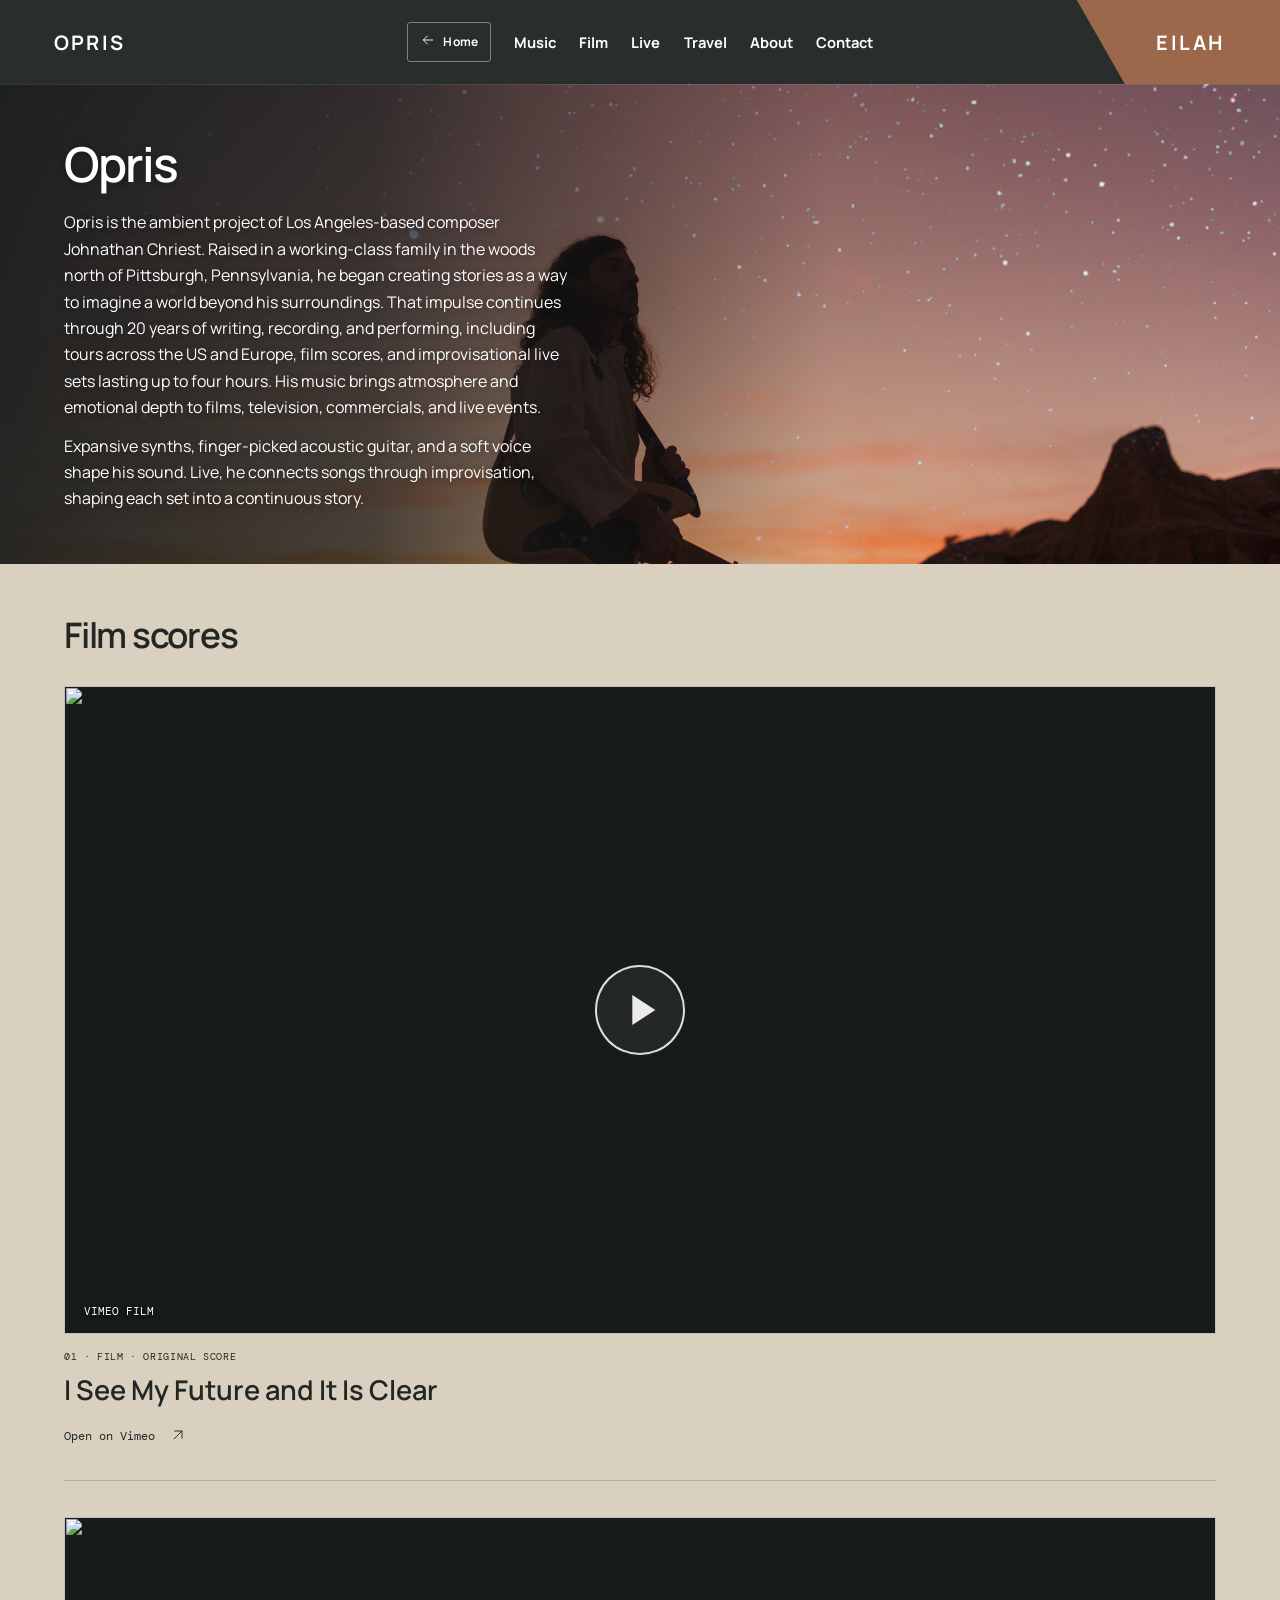
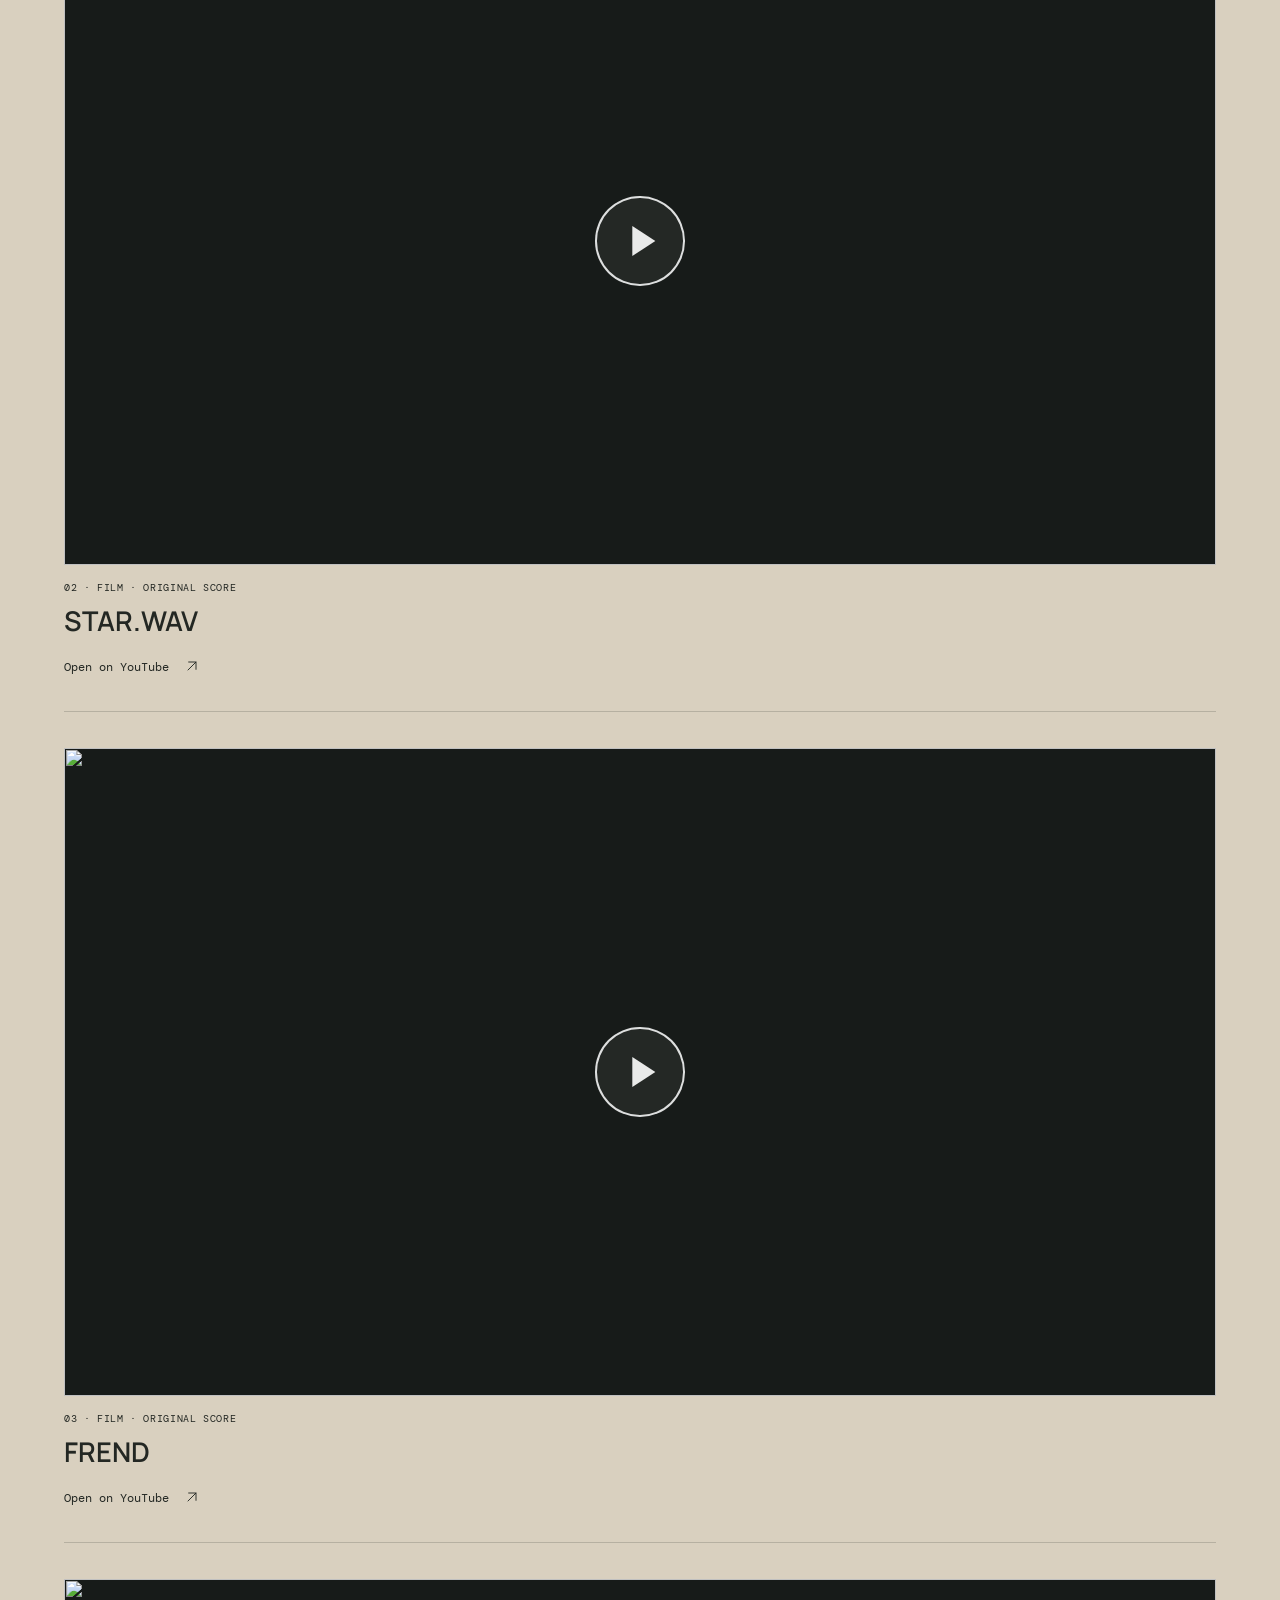
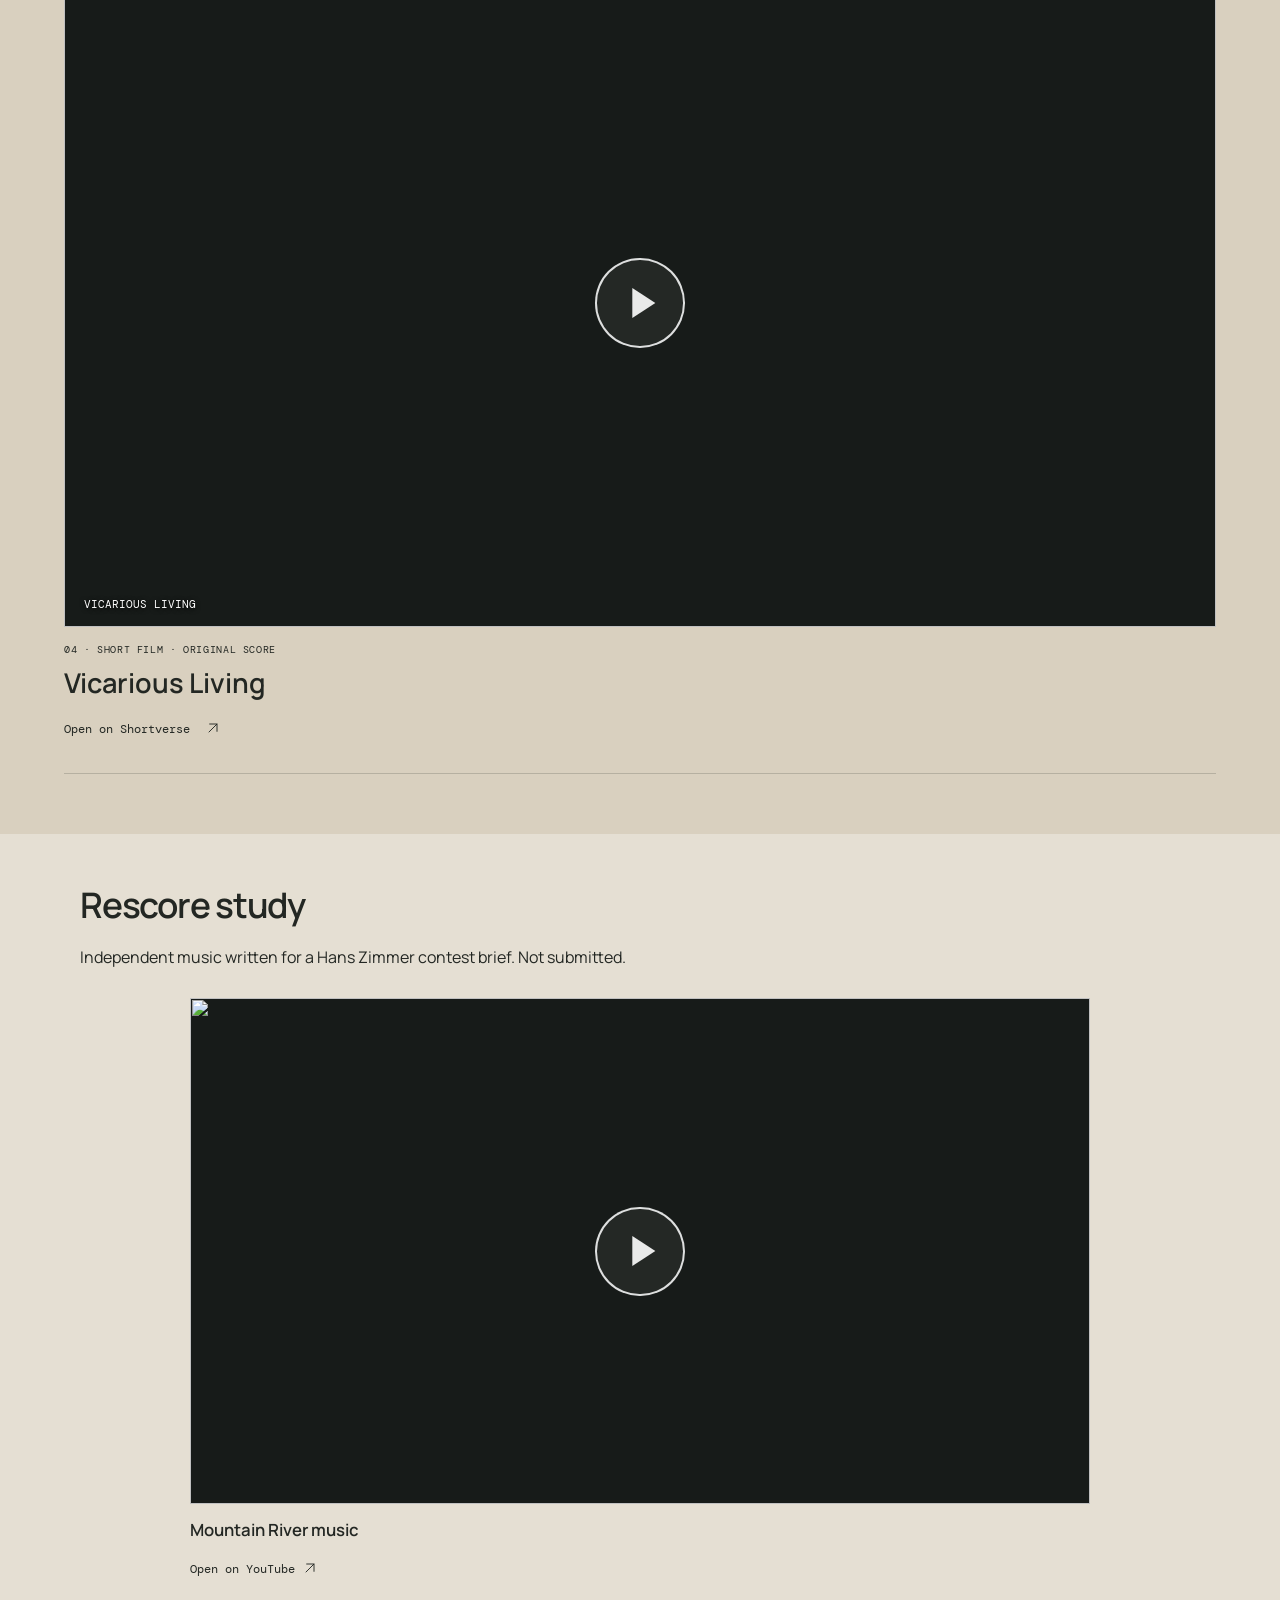
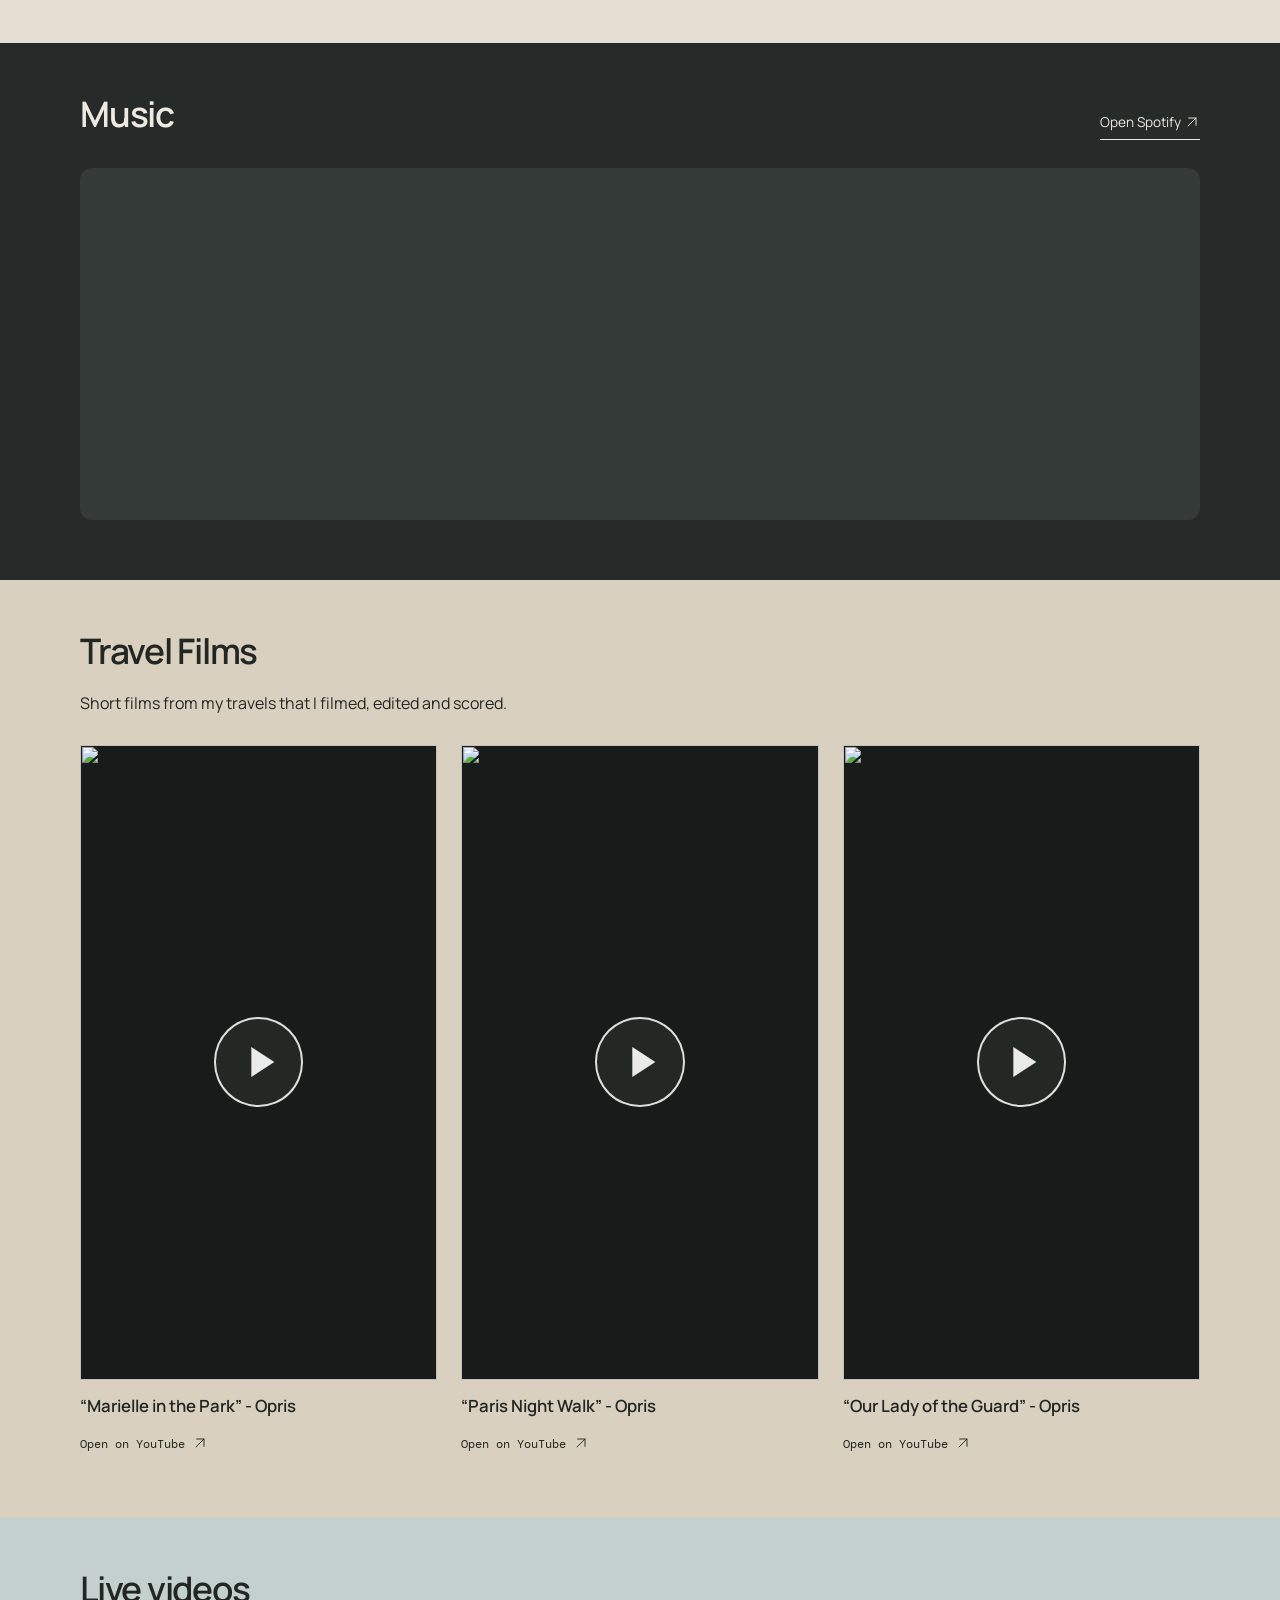
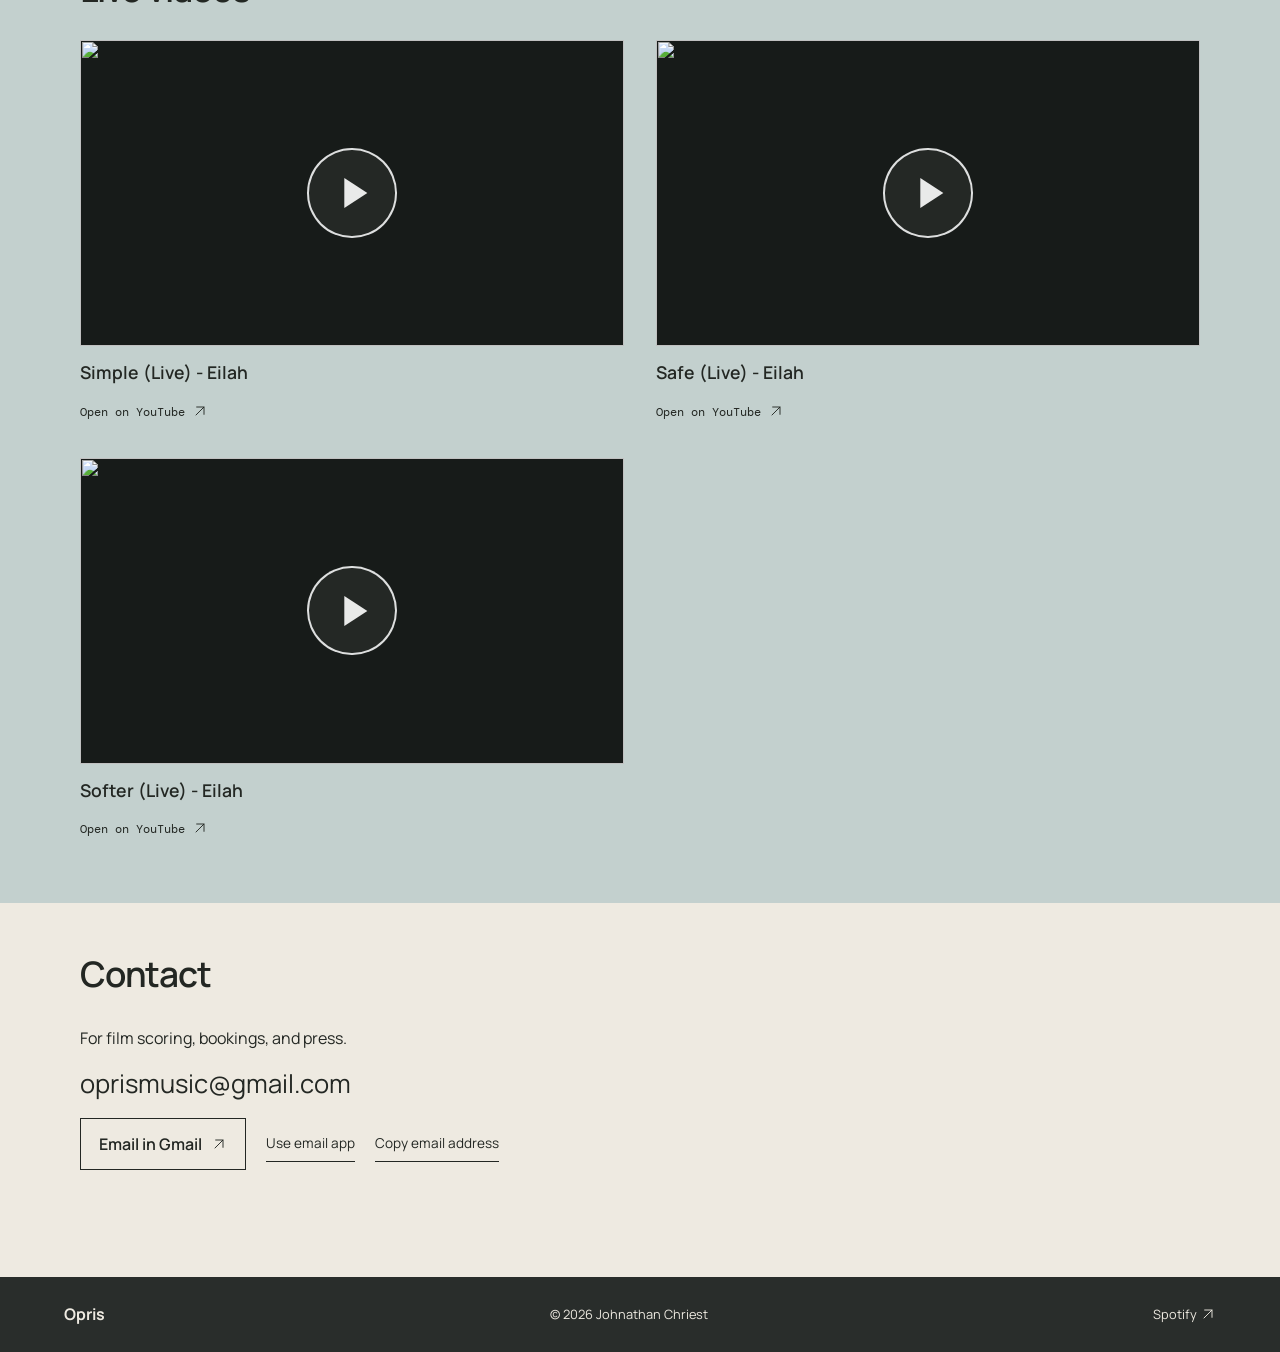
==== commit 72258d11: "Replace emoji-prone portfolio arrows with drawn icons" ====
--- a/music/index.html
+++ b/music/index.html
@@ -10,13 +10,14 @@
   <link rel="preconnect" href="https://fonts.gstatic.com" crossorigin>
   <link href="https://fonts.googleapis.com/css2?family=DM+Mono:wght@400;500&family=Manrope:wght@400;500;600;700&display=swap" rel="stylesheet">
   <link rel="stylesheet" href="/styles.css?v=20261113-home">
+  <link rel="stylesheet" href="/interface-icons.css?v=20261115">
 </head>
 <body data-project="opris">
   <header class="site-header" data-project="opris">
     <div class="header-color-field" aria-hidden="true"></div>
     <a class="wordmark project-opris" href="/music/Opris/" aria-label="Switch to Opris project" aria-current="page">Opris</a>
     <nav class="nav" id="primary-nav" aria-label="Primary navigation">
-      <a class="nav-home" href="/" aria-label="Return to the Music and Writing home page"><span aria-hidden="true">←</span> Home</a>
+      <a class="nav-home" href="/" aria-label="Return to the Music and Writing home page"><span aria-hidden="true"><svg class="site-icon" viewBox="0 0 24 24" aria-hidden="true" focusable="false"><path d="M19 12H5m6-6-6 6 6 6"/></svg></span> Home</a>
       <a href="#music">Music</a><a href="#film">Film</a><a href="#live">Live</a><a href="#travel">Travel</a><a href="#about">About</a><a href="#contact">Contact</a>
     </nav>
     <a class="project-toggle" href="/music/eilah/" aria-current="false" aria-label="Switch to Eilah project">Eilah</a>
@@ -29,7 +30,7 @@
         <p class="bio-second">Expansive synths, finger-picked acoustic guitar, and a soft voice shape his sound. Live, he connects songs through improvisation, shaping each set into a continuous story.</p>
       </div>
     </section>
-    <section id="film" class="film section-pad"><div class="section-heading"><h2>Film scores</h2></div><div class="film-feature-list"><div class="film-feature film-feature-primary" data-embed="https://player.vimeo.com/video/1231440707?title=0&byline=0&portrait=0"><div class="film-thumb thumb-vimeo"><img class="video-poster" src="https://i.vimeocdn.com/video/2207980674-20c577cc1ee556c44f250d23258832473c677901ae82ab276aa4b56d94c66f06-d_1280?region=us" alt="" loading="lazy"><button class="film-play" type="button" aria-label="Play I See My Future and It Is Clear"><span class="play-icon" aria-hidden="true"></span></button><span class="film-thumb-label">VIMEO FILM</span></div><div class="film-details"><p class="film-type">01 · FILM · ORIGINAL SCORE</p><h3>I See My Future and It Is Clear</h3><a class="film-cta" href="https://vimeo.com/1231440707?fl=pl&fe=sh" target="_blank" rel="noreferrer">Open on Vimeo <b>↗</b></a></div></div><div class="film-feature-pair"><div class="film-feature" data-embed="https://www.youtube-nocookie.com/embed/WNwMTPUcW98?rel=0"><div class="film-thumb thumb-wanw"><img class="video-poster" src="https://i.ytimg.com/vi/WNwMTPUcW98/hqdefault.jpg" alt="" loading="lazy"><button class="film-play" type="button" aria-label="Play STAR.WAV"><span class="play-icon" aria-hidden="true"></span></button></div><div class="film-details"><p class="film-type">02 · FILM · ORIGINAL SCORE</p><h3>STAR.WAV</h3><a class="film-cta" href="https://youtu.be/WNwMTPUcW98?si=aQh4R_j4PR3SCS_H" target="_blank" rel="noreferrer">Open on YouTube <b>↗</b></a></div></div><div class="film-feature" data-embed="https://www.youtube-nocookie.com/embed/7v5jmJdreeE?start=162&rel=0"><div class="film-thumb thumb-jdreee"><img class="video-poster" src="https://i.ytimg.com/vi/7v5jmJdreeE/hqdefault.jpg" alt="" loading="lazy"><button class="film-play" type="button" aria-label="Play FREND"><span class="play-icon" aria-hidden="true"></span></button></div><div class="film-details"><p class="film-type">03 · FILM · ORIGINAL SCORE</p><h3>FREND</h3><a class="film-cta" href="https://www.youtube.com/watch?v=7v5jmJdreeE&t=162s" target="_blank" rel="noreferrer">Open on YouTube <b>↗</b></a></div></div></div><div class="film-feature film-feature-four" data-embed="https://player.vimeo.com/video/900468210?title=0&byline=0&portrait=0"><div class="film-thumb thumb-vicarious thumb-vicarious-repeat"><img class="video-poster" src="https://i.vimeocdn.com/video/1778806111-d38daa31625fc3ee8b5950cf4dbe2f5e0b3c98254c2c8098dc1cfdfd8c0556f3-d?f=webp&region=us" alt="" loading="lazy"><button class="film-play" type="button" aria-label="Play Vicarious Living"><span class="play-icon" aria-hidden="true"></span></button><span class="film-thumb-label">VICARIOUS LIVING</span></div><div class="film-details"><p class="film-type">04 · SHORT FILM · ORIGINAL SCORE</p><h3>Vicarious Living</h3><a class="film-cta" href="https://www.shortverse.com/films/vicarious-living" target="_blank" rel="noreferrer">Open on Shortverse <b>↗</b></a></div></div></div></section>
+    <section id="film" class="film section-pad"><div class="section-heading"><h2>Film scores</h2></div><div class="film-feature-list"><div class="film-feature film-feature-primary" data-embed="https://player.vimeo.com/video/1231440707?title=0&byline=0&portrait=0"><div class="film-thumb thumb-vimeo"><img class="video-poster" src="https://i.vimeocdn.com/video/2207980674-20c577cc1ee556c44f250d23258832473c677901ae82ab276aa4b56d94c66f06-d_1280?region=us" alt="" loading="lazy"><button class="film-play" type="button" aria-label="Play I See My Future and It Is Clear"><span class="play-icon" aria-hidden="true"></span></button><span class="film-thumb-label">VIMEO FILM</span></div><div class="film-details"><p class="film-type">01 · FILM · ORIGINAL SCORE</p><h3>I See My Future and It Is Clear</h3><a class="film-cta" href="https://vimeo.com/1231440707?fl=pl&fe=sh" target="_blank" rel="noreferrer">Open on Vimeo <b><svg class="site-icon" viewBox="0 0 24 24" aria-hidden="true" focusable="false"><path d="M6 18 18 6M7 6h11v11"/></svg></b></a></div></div><div class="film-feature-pair"><div class="film-feature" data-embed="https://www.youtube-nocookie.com/embed/WNwMTPUcW98?rel=0"><div class="film-thumb thumb-wanw"><img class="video-poster" src="https://i.ytimg.com/vi/WNwMTPUcW98/hqdefault.jpg" alt="" loading="lazy"><button class="film-play" type="button" aria-label="Play STAR.WAV"><span class="play-icon" aria-hidden="true"></span></button></div><div class="film-details"><p class="film-type">02 · FILM · ORIGINAL SCORE</p><h3>STAR.WAV</h3><a class="film-cta" href="https://youtu.be/WNwMTPUcW98?si=aQh4R_j4PR3SCS_H" target="_blank" rel="noreferrer">Open on YouTube <b><svg class="site-icon" viewBox="0 0 24 24" aria-hidden="true" focusable="false"><path d="M6 18 18 6M7 6h11v11"/></svg></b></a></div></div><div class="film-feature" data-embed="https://www.youtube-nocookie.com/embed/7v5jmJdreeE?start=162&rel=0"><div class="film-thumb thumb-jdreee"><img class="video-poster" src="https://i.ytimg.com/vi/7v5jmJdreeE/hqdefault.jpg" alt="" loading="lazy"><button class="film-play" type="button" aria-label="Play FREND"><span class="play-icon" aria-hidden="true"></span></button></div><div class="film-details"><p class="film-type">03 · FILM · ORIGINAL SCORE</p><h3>FREND</h3><a class="film-cta" href="https://www.youtube.com/watch?v=7v5jmJdreeE&t=162s" target="_blank" rel="noreferrer">Open on YouTube <b><svg class="site-icon" viewBox="0 0 24 24" aria-hidden="true" focusable="false"><path d="M6 18 18 6M7 6h11v11"/></svg></b></a></div></div></div><div class="film-feature film-feature-four" data-embed="https://player.vimeo.com/video/900468210?title=0&byline=0&portrait=0"><div class="film-thumb thumb-vicarious thumb-vicarious-repeat"><img class="video-poster" src="https://i.vimeocdn.com/video/1778806111-d38daa31625fc3ee8b5950cf4dbe2f5e0b3c98254c2c8098dc1cfdfd8c0556f3-d?f=webp&region=us" alt="" loading="lazy"><button class="film-play" type="button" aria-label="Play Vicarious Living"><span class="play-icon" aria-hidden="true"></span></button><span class="film-thumb-label">VICARIOUS LIVING</span></div><div class="film-details"><p class="film-type">04 · SHORT FILM · ORIGINAL SCORE</p><h3>Vicarious Living</h3><a class="film-cta" href="https://www.shortverse.com/films/vicarious-living" target="_blank" rel="noreferrer">Open on Shortverse <b><svg class="site-icon" viewBox="0 0 24 24" aria-hidden="true" focusable="false"><path d="M6 18 18 6M7 6h11v11"/></svg></b></a></div></div></div></section>
 
     <section id="studies" class="studies section-pad" aria-labelledby="studies-heading">
       <div class="section-heading"><h2 id="studies-heading">Rescore study</h2></div>
@@ -37,11 +38,11 @@
       <article class="study-card" data-embed="https://www.youtube-nocookie.com/embed/J-NRIY-5lFU?rel=0">
         <div class="film-thumb"><img class="video-poster" src="https://i.ytimg.com/vi/J-NRIY-5lFU/hqdefault.jpg" alt="" loading="lazy"><button class="film-play" type="button" aria-label="Play Mountain River music — Rescore study"><span class="play-icon" aria-hidden="true"></span></button></div>
         <h3>Mountain River music</h3>
-        <a class="film-cta" href="https://youtu.be/J-NRIY-5lFU?si=o0N2KRexu2vvvV9O" target="_blank" rel="noopener noreferrer">Open on YouTube ↗</a>
+        <a class="film-cta" href="https://youtu.be/J-NRIY-5lFU?si=o0N2KRexu2vvvV9O" target="_blank" rel="noopener noreferrer">Open on YouTube <svg class="site-icon" viewBox="0 0 24 24" aria-hidden="true" focusable="false"><path d="M6 18 18 6M7 6h11v11"/></svg></a>
       </article>
     </section>
     <section id="music" class="music section-pad" aria-labelledby="music-heading">
-      <div class="section-heading"><h2 id="music-heading">Music</h2><a class="text-link spotify-link" href="https://open.spotify.com/artist/3zgR5Pvb2DmjoveZ4itMPf?si=4pFPPWz6QU2yM-Jkae7xeA" target="_blank" rel="noopener noreferrer">Open Spotify ↗</a></div>
+      <div class="section-heading"><h2 id="music-heading">Music</h2><a class="text-link spotify-link" href="https://open.spotify.com/artist/3zgR5Pvb2DmjoveZ4itMPf?si=4pFPPWz6QU2yM-Jkae7xeA" target="_blank" rel="noopener noreferrer">Open Spotify <svg class="site-icon" viewBox="0 0 24 24" aria-hidden="true" focusable="false"><path d="M6 18 18 6M7 6h11v11"/></svg></a></div>
       <div class="spotify-embed-wrap"><iframe data-testid="embed-iframe" style="border-radius:12px" src="https://open.spotify.com/embed/artist/3zgR5Pvb2DmjoveZ4itMPf?utm_source=generator&si=a6e2afe819eb43ef" width="100%" height="352" frameborder="0" allowfullscreen="" allow="autoplay; clipboard-write; encrypted-media; fullscreen; picture-in-picture" loading="lazy" title="Opris on Spotify"></iframe></div>
     </section>
     <section id="live" class="live section-pad">
@@ -50,17 +51,17 @@
         <article class="live-card" data-embed="https://www.youtube-nocookie.com/embed/9aMBIM7cFYE?rel=0">
           <div class="film-thumb"><img class="video-poster" src="https://i.ytimg.com/vi/9aMBIM7cFYE/hqdefault.jpg" alt="" loading="lazy" width="480" height="360"><button class="film-play" type="button" aria-label="Play Simple (Live) - Eilah"><span class="play-icon" aria-hidden="true"></span></button></div>
           <h3>Simple (Live) - Eilah</h3>
-          <a class="film-cta" href="https://youtu.be/9aMBIM7cFYE" target="_blank" rel="noopener noreferrer">Open on YouTube ↗</a>
+          <a class="film-cta" href="https://youtu.be/9aMBIM7cFYE" target="_blank" rel="noopener noreferrer">Open on YouTube <svg class="site-icon" viewBox="0 0 24 24" aria-hidden="true" focusable="false"><path d="M6 18 18 6M7 6h11v11"/></svg></a>
         </article>
         <article class="live-card" data-embed="https://www.youtube-nocookie.com/embed/YSojvnY7kBE?rel=0">
           <div class="film-thumb"><img class="video-poster" src="https://i.ytimg.com/vi/YSojvnY7kBE/hqdefault.jpg" alt="" loading="lazy" width="480" height="360"><button class="film-play" type="button" aria-label="Play Safe (Live) - Eilah"><span class="play-icon" aria-hidden="true"></span></button></div>
           <h3>Safe (Live) - Eilah</h3>
-          <a class="film-cta" href="https://youtu.be/YSojvnY7kBE" target="_blank" rel="noopener noreferrer">Open on YouTube ↗</a>
+          <a class="film-cta" href="https://youtu.be/YSojvnY7kBE" target="_blank" rel="noopener noreferrer">Open on YouTube <svg class="site-icon" viewBox="0 0 24 24" aria-hidden="true" focusable="false"><path d="M6 18 18 6M7 6h11v11"/></svg></a>
         </article>
         <article class="live-card" data-embed="https://www.youtube-nocookie.com/embed/12U6MV1eUSk?rel=0">
           <div class="film-thumb"><img class="video-poster" src="https://i.ytimg.com/vi/12U6MV1eUSk/hqdefault.jpg" alt="" loading="lazy" width="480" height="360"><button class="film-play" type="button" aria-label="Play Softer (Live) - Eilah"><span class="play-icon" aria-hidden="true"></span></button></div>
           <h3>Softer (Live) - Eilah</h3>
-          <a class="film-cta" href="https://youtu.be/12U6MV1eUSk" target="_blank" rel="noopener noreferrer">Open on YouTube ↗</a>
+          <a class="film-cta" href="https://youtu.be/12U6MV1eUSk" target="_blank" rel="noopener noreferrer">Open on YouTube <svg class="site-icon" viewBox="0 0 24 24" aria-hidden="true" focusable="false"><path d="M6 18 18 6M7 6h11v11"/></svg></a>
         </article>
       </div>
     </section>
@@ -71,27 +72,27 @@
         <article class="travel-card" data-video-project="opris" data-embed="https://www.youtube-nocookie.com/embed/iUFrvaveCCo?rel=0">
           <div class="film-thumb portrait"><img class="video-poster" src="https://i.ytimg.com/vi/iUFrvaveCCo/hqdefault.jpg" alt="" loading="lazy"><button class="film-play" type="button" aria-label="Play “Marielle in the Park” - Opris"><span class="play-icon" aria-hidden="true"></span></button></div>
           <h3>“Marielle in the Park” - Opris</h3>
-          <a class="film-cta" href="https://youtu.be/iUFrvaveCCo" target="_blank" rel="noopener noreferrer">Open on YouTube ↗</a>
+          <a class="film-cta" href="https://youtu.be/iUFrvaveCCo" target="_blank" rel="noopener noreferrer">Open on YouTube <svg class="site-icon" viewBox="0 0 24 24" aria-hidden="true" focusable="false"><path d="M6 18 18 6M7 6h11v11"/></svg></a>
         </article>
         <article class="travel-card" data-video-project="opris" data-embed="https://www.youtube-nocookie.com/embed/uYii3aZHj98?rel=0">
           <div class="film-thumb portrait"><img class="video-poster" src="https://i.ytimg.com/vi/uYii3aZHj98/hqdefault.jpg" alt="" loading="lazy"><button class="film-play" type="button" aria-label="Play “Paris Night Walk” - Opris"><span class="play-icon" aria-hidden="true"></span></button></div>
           <h3>“Paris Night Walk” - Opris</h3>
-          <a class="film-cta" href="https://youtu.be/uYii3aZHj98" target="_blank" rel="noopener noreferrer">Open on YouTube ↗</a>
+          <a class="film-cta" href="https://youtu.be/uYii3aZHj98" target="_blank" rel="noopener noreferrer">Open on YouTube <svg class="site-icon" viewBox="0 0 24 24" aria-hidden="true" focusable="false"><path d="M6 18 18 6M7 6h11v11"/></svg></a>
         </article>
         <article class="travel-card" data-video-project="opris" data-embed="https://www.youtube-nocookie.com/embed/uTagRFAx-C4?rel=0">
           <div class="film-thumb portrait"><img class="video-poster" src="https://i.ytimg.com/vi/uTagRFAx-C4/hqdefault.jpg" alt="" loading="lazy"><button class="film-play" type="button" aria-label="Play “Our Lady of the Guard” - Opris"><span class="play-icon" aria-hidden="true"></span></button></div>
           <h3>“Our Lady of the Guard” - Opris</h3>
-          <a class="film-cta" href="https://youtu.be/uTagRFAx-C4" target="_blank" rel="noopener noreferrer">Open on YouTube ↗</a>
+          <a class="film-cta" href="https://youtu.be/uTagRFAx-C4" target="_blank" rel="noopener noreferrer">Open on YouTube <svg class="site-icon" viewBox="0 0 24 24" aria-hidden="true" focusable="false"><path d="M6 18 18 6M7 6h11v11"/></svg></a>
         </article>
         <article class="travel-card" data-video-project="eilah" data-embed="https://www.youtube-nocookie.com/embed/mGkWcD-AVq4?rel=0" hidden>
           <div class="film-thumb portrait"><img class="video-poster" src="https://i.ytimg.com/vi/mGkWcD-AVq4/hqdefault.jpg" alt="" loading="lazy"><button class="film-play" type="button" aria-label="Play Eilah - “Softer” Verse 1"><span class="play-icon" aria-hidden="true"></span></button></div>
           <h3>Eilah - “Softer” Verse 1</h3>
-          <a class="film-cta" href="https://youtu.be/mGkWcD-AVq4" target="_blank" rel="noopener noreferrer">Open on YouTube ↗</a>
+          <a class="film-cta" href="https://youtu.be/mGkWcD-AVq4" target="_blank" rel="noopener noreferrer">Open on YouTube <svg class="site-icon" viewBox="0 0 24 24" aria-hidden="true" focusable="false"><path d="M6 18 18 6M7 6h11v11"/></svg></a>
         </article>
         <article class="travel-card" data-video-project="eilah" data-embed="https://www.youtube-nocookie.com/embed/4aT1IgtYRyo?rel=0" hidden>
           <div class="film-thumb portrait"><img class="video-poster" src="https://i.ytimg.com/vi/4aT1IgtYRyo/hqdefault.jpg" alt="" loading="lazy"><button class="film-play" type="button" aria-label="Play “Simple” - Eilah"><span class="play-icon" aria-hidden="true"></span></button></div>
           <h3>“Simple” - Eilah</h3>
-          <a class="film-cta" href="https://youtube.com/shorts/4aT1IgtYRyo" target="_blank" rel="noopener noreferrer">Open on YouTube ↗</a>
+          <a class="film-cta" href="https://youtube.com/shorts/4aT1IgtYRyo" target="_blank" rel="noopener noreferrer">Open on YouTube <svg class="site-icon" viewBox="0 0 24 24" aria-hidden="true" focusable="false"><path d="M6 18 18 6M7 6h11v11"/></svg></a>
         </article>
       </div>
     </section>
@@ -100,14 +101,14 @@
       <p class="contact-context">For film scoring, bookings, and press.</p>
       <p class="contact-address">oprismusic@gmail.com</p>
       <div class="contact-actions">
-        <a class="button gmail-compose" href="https://mail.google.com/mail/?view=cm&amp;fs=1&amp;to=oprismusic%40gmail.com&amp;su=Opris%20inquiry" target="_blank" rel="noopener noreferrer">Email in Gmail ↗</a>
+        <a class="button gmail-compose" href="https://mail.google.com/mail/?view=cm&amp;fs=1&amp;to=oprismusic%40gmail.com&amp;su=Opris%20inquiry" target="_blank" rel="noopener noreferrer">Email in Gmail <svg class="site-icon" viewBox="0 0 24 24" aria-hidden="true" focusable="false"><path d="M6 18 18 6M7 6h11v11"/></svg></a>
         <a class="text-link email-app" href="mailto:oprismusic@gmail.com?subject=Opris%20inquiry">Use email app</a>
         <button class="text-link copy-email" type="button">Copy email address</button>
       </div>
       <p class="copy-status" role="status" aria-live="polite"></p>
     </section>
   </main>
-  <footer><a class="footer-artist" href="#top">Opris</a><p>© 2026 Johnathan Chriest</p><a class="footer-spotify" href="https://open.spotify.com/artist/3zgR5Pvb2DmjoveZ4itMPf?si=4pFPPWz6QU2yM-Jkae7xeA" target="_blank" rel="noopener noreferrer">Spotify ↗</a></footer>
+  <footer><a class="footer-artist" href="#top">Opris</a><p>© 2026 Johnathan Chriest</p><a class="footer-spotify" href="https://open.spotify.com/artist/3zgR5Pvb2DmjoveZ4itMPf?si=4pFPPWz6QU2yM-Jkae7xeA" target="_blank" rel="noopener noreferrer">Spotify <svg class="site-icon" viewBox="0 0 24 24" aria-hidden="true" focusable="false"><path d="M6 18 18 6M7 6h11v11"/></svg></a></footer>
   <script type="module" src="/script.js?v=20261112-artist-routes"></script>
 </body>
 </html>
--- a/interface-icons.css
+++ b/interface-icons.css
@@ -0,0 +1,8 @@
+/* Drawn arrows inherit the page ink, never the device's emoji font. */
+.site-icon{display:inline-block;width:1.15em;height:1.15em;flex:none;overflow:visible;vertical-align:-.18em;fill:none;stroke:currentColor;stroke-width:1.4;stroke-linecap:round;stroke-linejoin:round;pointer-events:none}
+.choice-action>span,.chapter-link>span{display:inline-flex;align-items:center;justify-content:center;line-height:1}
+.choice-action .site-icon{width:25px;height:25px}.chapter-link .site-icon{width:21px;height:21px}
+.nav-home .site-icon{width:16px;height:16px}
+.film-cta .site-icon,.text-link .site-icon,footer .site-icon,.button .site-icon{width:16px;height:16px;vertical-align:-3px}
+.button .site-icon{margin-left:9px}.film-cta>b .site-icon{margin-left:0}
+@media(max-width:700px){.choice-action .site-icon{width:23px;height:23px}.chapter-link .site-icon{width:21px;height:21px}}
